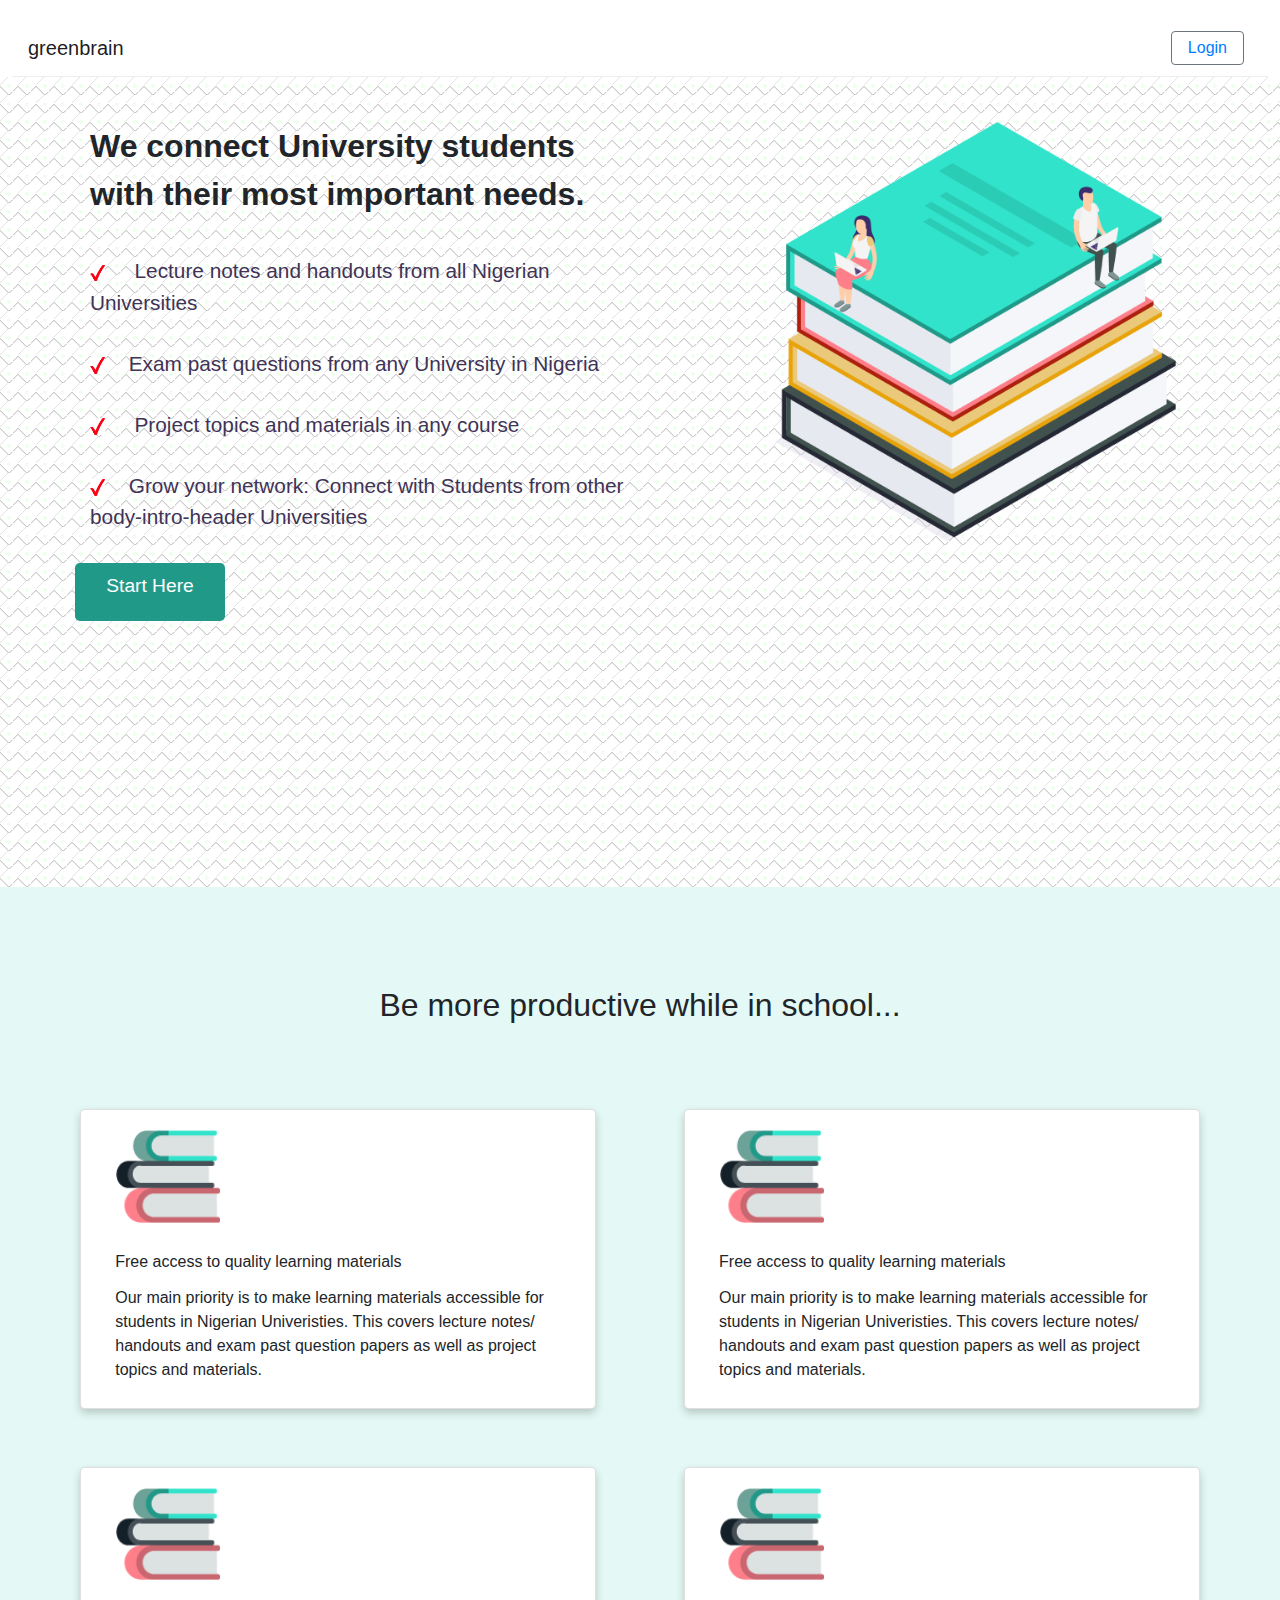
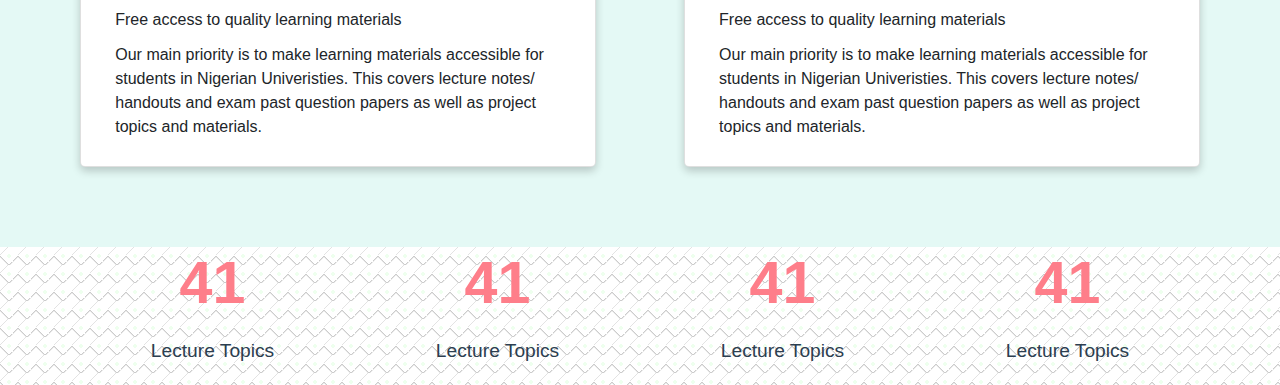
==== index.htm @ 92b0170f "home-pages" ====
<!DOCTYPE html>
<html lang="en">
<head>
<meta charset="UTF-8">
<meta name="viewport" content="width=device-width, initial-scale=1.0">
<meta http-equiv="X-UA-Compatible" content="ie=edge">
<meta name="Description" content="Enter your description here"/>
<link rel="stylesheet" href="https://cdnjs.cloudflare.com/ajax/libs/twitter-bootstrap/4.5.2/css/bootstrap.min.css">
<link rel="stylesheet" href="https://cdnjs.cloudflare.com/ajax/libs/font-awesome/5.15.0/css/all.min.css">
<link rel="stylesheet" href="./css/styles.css">

<title>greenbrain | Lecture Handouts, past question papers, past topics and ...</title>
<link rel="icon" href="./assets/network.png"/>

</head>
<body>


    <header class=" container-header">
    <nav class="navbar nav-container navbar-expand-lg navbar-light">
    <a href="/" aria-current="page" target="_self" class="navbar-brand router-link-exact-active router-link-active">greenbrain </a>
    <div id="nav-collapse" class="navbar-collapse collapse" style="display: none;"></div>
    <a href="#" class="mr-3 border border-secondary rounded px-3 py-1 mr-sm-2 pointer">Login</a>
  </nav>
  </header>
  <section class=" intro-header">
    <div class="row  container-wrap">
      <div class="col-md-6 col-sm-12 ">
        <div class="heading-text" >We connect University students with their most important needs.</div>
        <ul>
        <li> <span><img src="./assets/check.jpg" alt=""></span> <p> Lecture notes and handouts from all Nigerian Universities</p></li>
         <li> <span><img src="./assets/check.jpg" alt=""></span><p>Exam past questions from any University in Nigeria </p></li>
        <li> <span><img src="./assets/check.jpg" alt=""></span><p> Project topics and materials in any course </p></li>
         <li> <span><img src="./assets/check.jpg" alt=""></span><p>Grow your network: Connect with Students from other body-intro-header Universities</p></li>

        </ul>

      </div>
      <div class="col-md-6 d-none d-md-block "> 
        <img class="bounce" src="./assets/hero_image.png" alt="" srcset="">

      </div>
      <a type="button" class="btn btn-start btn-lg">Start Here</a>

    </div>

  </section>

  <section class="body-intro">
    <div class="text-center mt-5 mb-5 body-intro-title">
      <h2 class=" pb-2 " >Be more productive while in school...</h2>
    </div>
    <div class="">
      <div class="row">
        <div class="col-md-6">
          <div class="card" style="width: auto; height:300px;">
                  <div class="card-body">
                    <img src="./assets/books.png" alt="">
              <h6 class="card-subtitle mb-2">Free access to quality learning materials</h6>
              <p class="card-text">Our main priority is to make learning materials accessible for students in Nigerian Univeristies. This covers lecture notes/ handouts and exam past question papers as well as project topics and materials.</p>
              </div>
            </div>
            </div>
            <div class="col-md-6">
             <div class="card" style="width: auto; height:300px;">
                  <div class="card-body">
                    <img src="./assets/books.png" alt="">
              <h6 class="card-subtitle mb-2">Free access to quality learning materials</h6>
              <p class="card-text">Our main priority is to make learning materials accessible for students in Nigerian Univeristies. This covers lecture notes/ handouts and exam past question papers as well as project topics and materials.</p>
              </div>
            </div>
            </div>
      </div>
      <div class="row">
        <div class="col-md-6">
          <div class="card" style="width: auto; height:300px;">
                  <div class="card-body">
                    <img src="./assets/books.png" alt="">
              <h6 class="card-subtitle mb-2">Free access to quality learning materials</h6>
              <p class="card-text">Our main priority is to make learning materials accessible for students in Nigerian Univeristies. This covers lecture notes/ handouts and exam past question papers as well as project topics and materials.</p>
              </div>
            </div>
            </div>
            <div class="col-md-6">
             <div class="card" style="width: auto; height:300px;">
                  <div class="card-body">
                    <img src="./assets/books.png" alt="">
              <h6 class="card-subtitle mb-2">Free access to quality learning materials</h6>
              <p class="card-text">Our main priority is to make learning materials accessible for students in Nigerian Univeristies. This covers lecture notes/ handouts and exam past question papers as well as project topics and materials.</p>
              </div>
            </div>
            </div>
      </div>
      
    </div>
  </section>
  <section class="materials">
    <div class="container">
      <div class="row">
        <div class="col-md-3 col-12 text-center material">
          <a class="" href="#">
          <h1 class="lecture-topics">41</h1>
          <p>Lecture Topics</p>
          </a>
        </div>
        <div class="col-md-3 col-12 text-center material">
          <a class="" href="#">
          <h1 class="lecture-topics">41</h1>
          <p>Lecture Topics</p>
          </a>
        </div>
        <div class="col-md-3 col-12 text-center material">
          <a class="" href="#">
          <h1 class="lecture-topics">41</h1>
          <p>Lecture Topics</p>
          </a>
        </div>
        <div class="col-md-3 col-12 text-center material">
          <a class="" href="#">
          <h1 class="lecture-topics">41</h1>
          <p>Lecture Topics</p>
          </a>
        </div>
        
    </div>
  </section>
  

<script src="https://cdnjs.cloudflare.com/ajax/libs/jquery/3.5.1/jquery.min.js"></script>
<script src="https://cdnjs.cloudflare.com/ajax/libs/popper.js/1.16.1/umd/popper.min.js"></script>
<script src="https://cdnjs.cloudflare.com/ajax/libs/twitter-bootstrap/4.5.2/js/bootstrap.min.js"></script>
</body>
</html>
---- css/styles.css ----
.intro-header {
  position: relative;
  width: 100%;
  min-height: 100%;
  box-sizing: border-box;
  margin: 0;
  padding:45px 90px 45px 90px;
  justify-content: center;
  background-image: linear-gradient(45deg,transparent 20%, #ccc 25%,transparent 0),linear-gradient(-45deg,transparent 20%,#ccc 25%,transparent 0),linear-gradient(-45deg,transparent 75%,#ccc 80%,transparent 0),radial-gradient(#efe 2px,transparent 0);
  background-size: 18px 18px,18px 18px;
  height: 90vh;
  align-items: center;
}
.container-header{
  padding-left: 12px;
  padding-right: 12px;
  padding-top: 20px;
  padding-bottom:0px
}
.nav-container{
      border-bottom: 1px solid rgb(238, 238, 238);
    
}
ul{
  list-style-type: none;
  margin: 0;
  padding: 0;
}
ul li {
  margin-bottom: 30px;
  color: #3f3356;
  font-size: 1.3rem;
}
ul li p{
display: inline;

}
ul span img {
  width: 15px;
  margin-right: 5px;
}
.heading-text {
  font-style: normal;
  font-weight: 600;
  line-height: 150%;
  margin-bottom: 7%;
  font-size: 2rem;
}
.bounce{
animation: bounce 12s infinite;
width: 75%;
margin-left: 120px;
}
@keyframes bounce {
0%{
    transform: translateY(0px)
}
50%{
    
    transform: translateY(70px);}
  100%{
      transform: translateY(-5px);}
}
 @media screen (max-width:820px){
   .side-2 {
     display: none;
   }

 }

.btn-start{
  background-color: rgb(33,153,136);
  width: 150px;
  height: 58px;
  color:white;
  font-size: 1.2rem;
}
.btn:hover {
  background-color: rgb(33,153,136);
  color: white;
  text-decoration: underline;
}


.body-intro{
  background-color: rgb(228,249,245);
  padding: 4%;
  position: relative;
}

.card{
      box-shadow: rgba(0, 0, 0, 0.2) 0px 4px 8px 0px;
      border-radius: 5px;
      margin: 5%;

}

.card-body img{
  width: 22%;
  margin-left:15px ;
  margin-bottom: 15px;
}
.card-body h6, p {
  margin: 0.9em;
}

.materials{
  background-image: linear-gradient(45deg,transparent 20%, #ccc 25%,transparent 0),linear-gradient(-45deg,transparent 20%,#ccc 25%,transparent 0),linear-gradient(-45deg,transparent 75%,#ccc 80%,transparent 0),radial-gradient(#efe 2px,transparent 0);
  background-size: 18px 18px,18px 18px;
}
.material a{
  background-color: transparent;
  text-decoration: none;
  color: rgb(44, 62, 80);
  
}
.lecture-topics {
  color: rgb(254, 126, 138);
  font-size: 3.7rem;
    font-weight: 600;
}
.material p{
    display: block;
    margin-block-start: 1em;
    margin-block-end: 1em;
    margin-inline-start: 0px;
    margin-inline-end: 0px;
    font-size: 1.2rem;
    font-weight: 500;

}
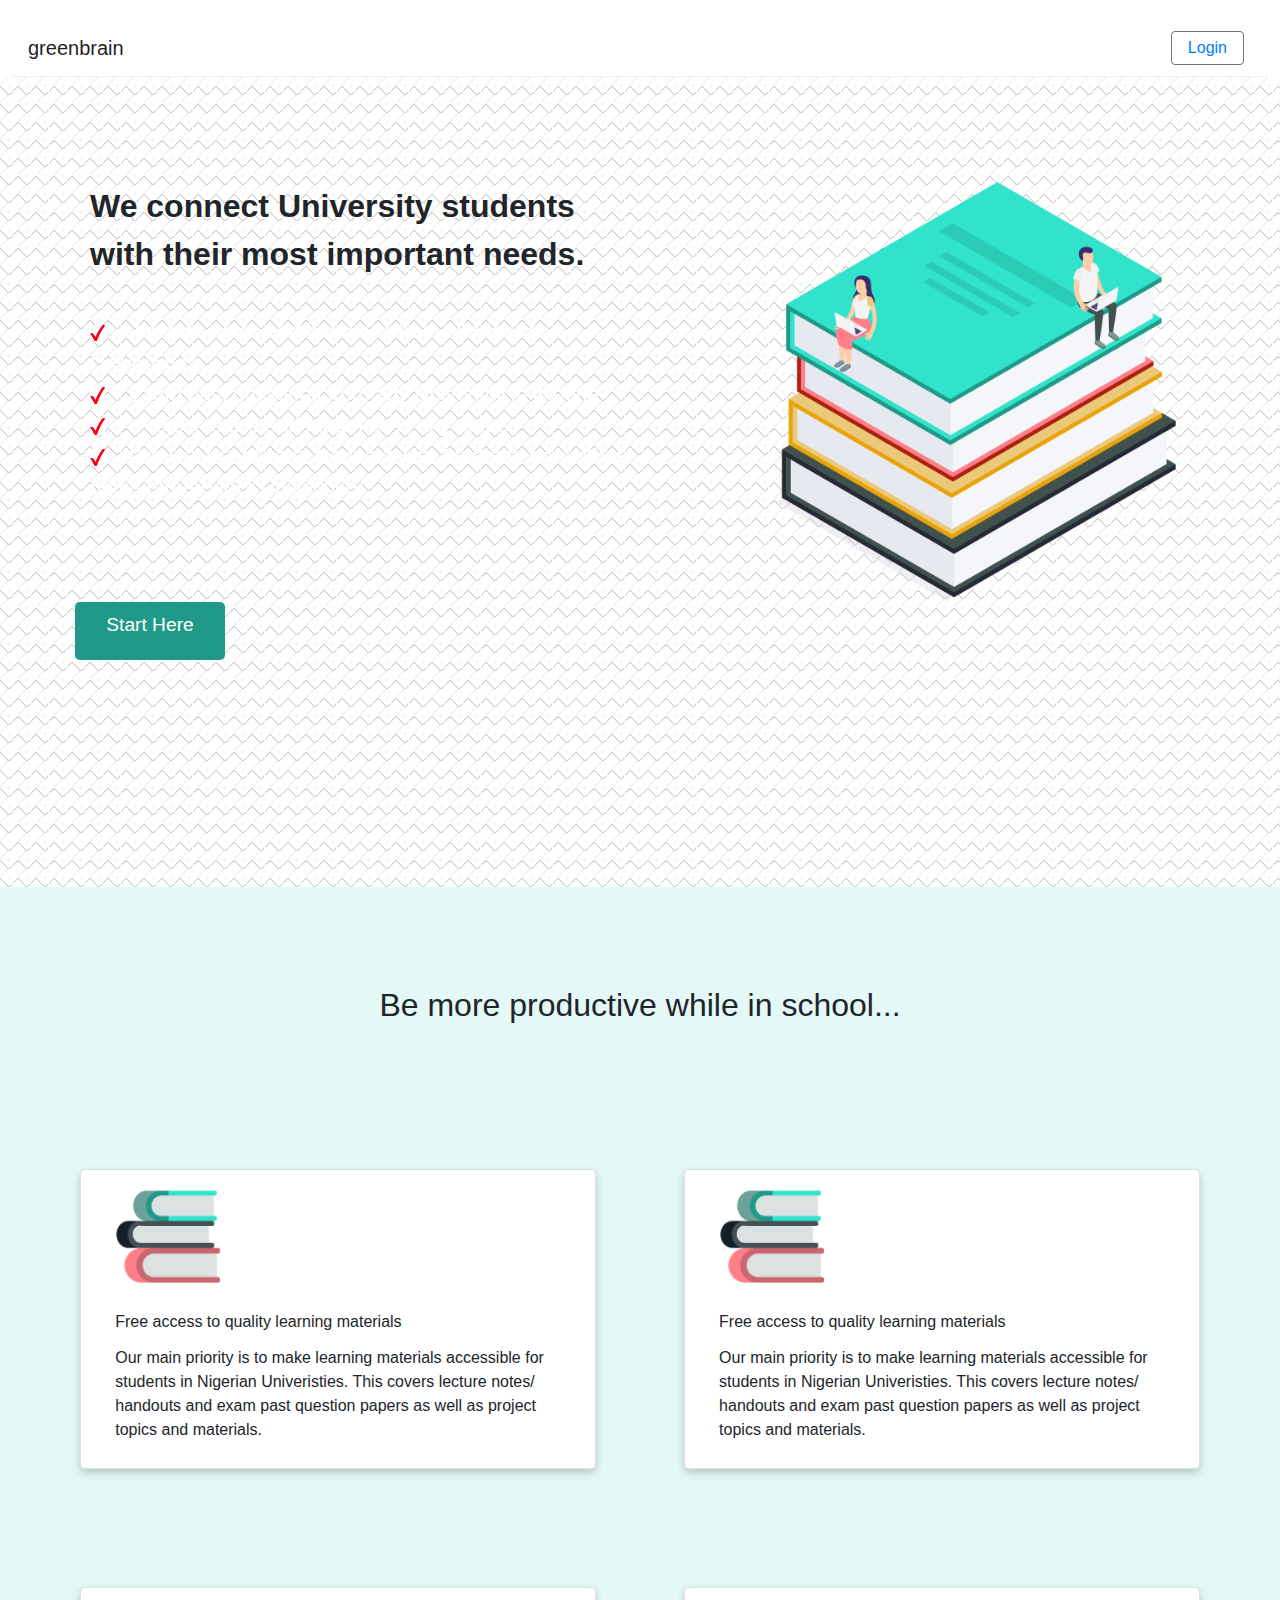
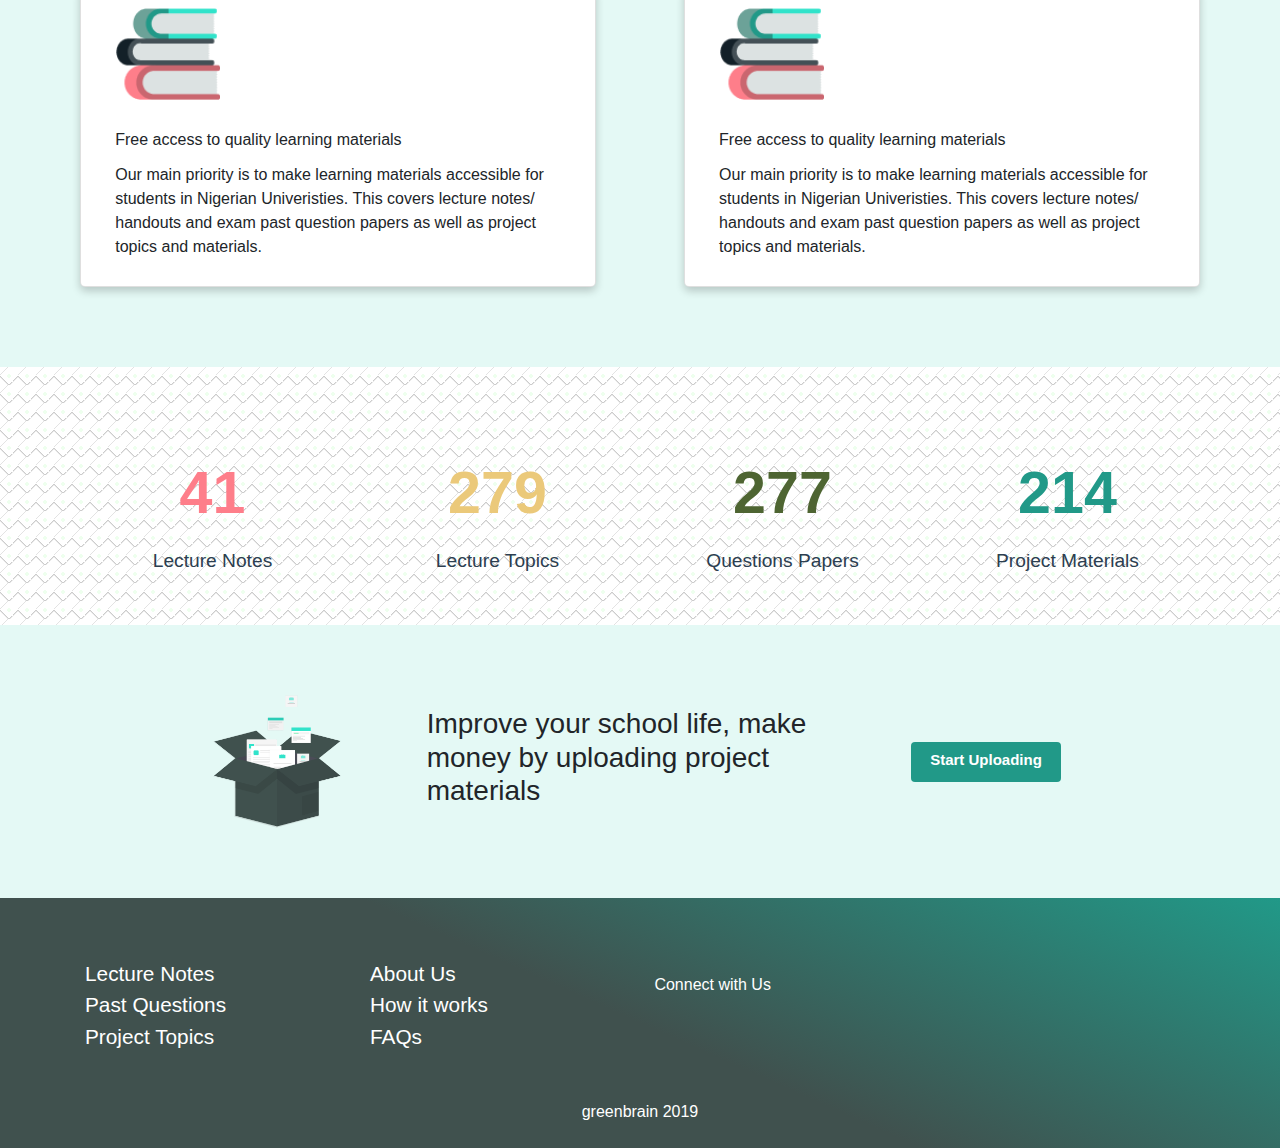
==== commit 2eeb948e: "complete hompe-p" ====
--- a/index.htm
+++ b/index.htm
@@ -99,32 +99,89 @@
       <div class="row">
         <div class="col-md-3 col-12 text-center material">
           <a class="" href="#">
-          <h1 class="lecture-topics">41</h1>
+          <h1 class="lecture-notes">41</h1>
+          <p>Lecture Notes</p>
+          </a>
+        </div>
+        <div class="col-md-3 col-12 text-center material">
+          <a class="" href="#">
+          <h1 class="lecture-topics">279</h1>
           <p>Lecture Topics</p>
           </a>
         </div>
         <div class="col-md-3 col-12 text-center material">
           <a class="" href="#">
-          <h1 class="lecture-topics">41</h1>
-          <p>Lecture Topics</p>
+          <h1 class="question-papers">277</h1>
+          <p>Questions Papers</p>
           </a>
         </div>
         <div class="col-md-3 col-12 text-center material">
           <a class="" href="#">
-          <h1 class="lecture-topics">41</h1>
-          <p>Lecture Topics</p>
-          </a>
-        </div>
-        <div class="col-md-3 col-12 text-center material">
-          <a class="" href="#">
-          <h1 class="lecture-topics">41</h1>
-          <p>Lecture Topics</p>
+          <h1 class="project-materials">214</h1>
+          <p>Project Materials </p>
           </a>
         </div>
         
     </div>
   </section>
-  
+  <section class="upload-section">
+    <div class="container-upload >
+      <div class="row"> 
+          <div class="upload-img ">
+          <img class="" src="./assets/collection_box.png" alt="">
+        </div>
+        <div class="upload-text ">
+          <h3 class="upload-text1">Improve your school life, make money by uploading project materials</h3>
+        </div>
+        <div class="upload-btn ">
+          <btn type="button" class="btn btn-start upload-btn">Start Uploading</btn>
+        </div>
+         </div>
+      </div>
+    </div>
+  </section>
+  <footer>
+    <section class="container" >
+      <div class="row">
+         <div class="course-materials col-md-3">
+        <ul>
+          <li class="list-items">
+            Lecture Notes
+          </li>
+           <li class="list-items">
+            Past Questions
+          </li>
+           <li class="list-items">
+             Project Topics
+          </li>
+        </ul>
+      </div>
+      <div class="more-details col-lg-3">
+        <ul>
+          <li class="list-items2">
+            About Us
+          </li>
+          <li class="list-items2">
+            How it works
+          </li>
+          <li class="list-items2">
+            FAQs
+          </li>
+        </ul>
+      </div>
+      <div class="connect-us col-lg-">
+        <p>Connect with Us</p>
+
+      </div>
+      </div>
+     
+    </section>
+    <section class="owners">
+      <p class="text-center mt-5">
+        greenbrain 2019
+      </p>
+    </section>
+  </footer>
 
 <script src="https://cdnjs.cloudflare.com/ajax/libs/jquery/3.5.1/jquery.min.js"></script>
 <script src="https://cdnjs.cloudflare.com/ajax/libs/popper.js/1.16.1/umd/popper.min.js"></script>
--- a/css/styles.css
+++ b/css/styles.css
@@ -107,6 +107,7 @@
 .materials{
   background-image: linear-gradient(45deg,transparent 20%, #ccc 25%,transparent 0),linear-gradient(-45deg,transparent 20%,#ccc 25%,transparent 0),linear-gradient(-45deg,transparent 75%,#ccc 80%,transparent 0),radial-gradient(#efe 2px,transparent 0);
   background-size: 18px 18px,18px 18px;
+  padding: 30px;
 }
 .material a{
   background-color: transparent;
@@ -114,10 +115,25 @@
   color: rgb(44, 62, 80);
   
 }
+.lecture-notes {
+  color: rgb(254, 126, 138);
+  font-size: 3.7rem;
+    font-weight: 600;
+}
 .lecture-topics {
-  color: rgb(254, 126, 138);
+  color:#ebc97a;
   font-size: 3.7rem;
     font-weight: 600;
+}
+.question-papers {
+   color: #4e6532;
+  font-size: 3.7rem;
+  font-weight: 600;
+}
+.project-materials {
+  color: #219988;
+  font-size: 3.7rem;
+  font-weight: 600;
 }
 .material p{
     display: block;
@@ -129,4 +145,69 @@
     font-weight: 500;
 
 }
-
+.upload-section{
+  background-color: rgb(228,249,245);
+}
+.container-upload{
+  display: grid;
+  grid-template-columns: 1fr 1fr 1fr;
+  align-items: center;
+  padding-top: 70px;
+  padding-bottom: 70px;
+}
+.upload-img img{
+  font-size: 70px;
+  margin-left: 50%;
+  width: 30%;
+}
+.upload-text{
+  font-size: 25px;
+}
+.upload-btn{
+  width: 150px;
+  height: 40px;
+  font-size: 15px;
+  font-weight: bold;
+  margin-left:10% ;
+  
+}
+@media screen and (max-width:820px){
+ .container-upload{
+   display: block;
+  
+ }
+
+ .upload-img img{
+    margin-left: 35%;
+ }
+
+ .upload-text1{
+   font-size:20px;
+   
+   margin-left:10%;
+   padding-top:10%;
+ }
+ .upload-btn{
+   align-items: center;
+   margin-left: 30%;
+   margin-top: 20px;
+ }
+}
+footer{
+  position: relative;
+    width: 100%;
+    height: 250px;
+    color: #fff;
+    background: linear-gradient(24deg,#40514e,#40514e 50%,#219988);
+}
+.row{
+  padding-top: 60px;
+}
+ul li {
+  padding: 0;
+  margin: 0;
+  align-items: center;
+  justify-content: center;
+   color: white;
+}
+
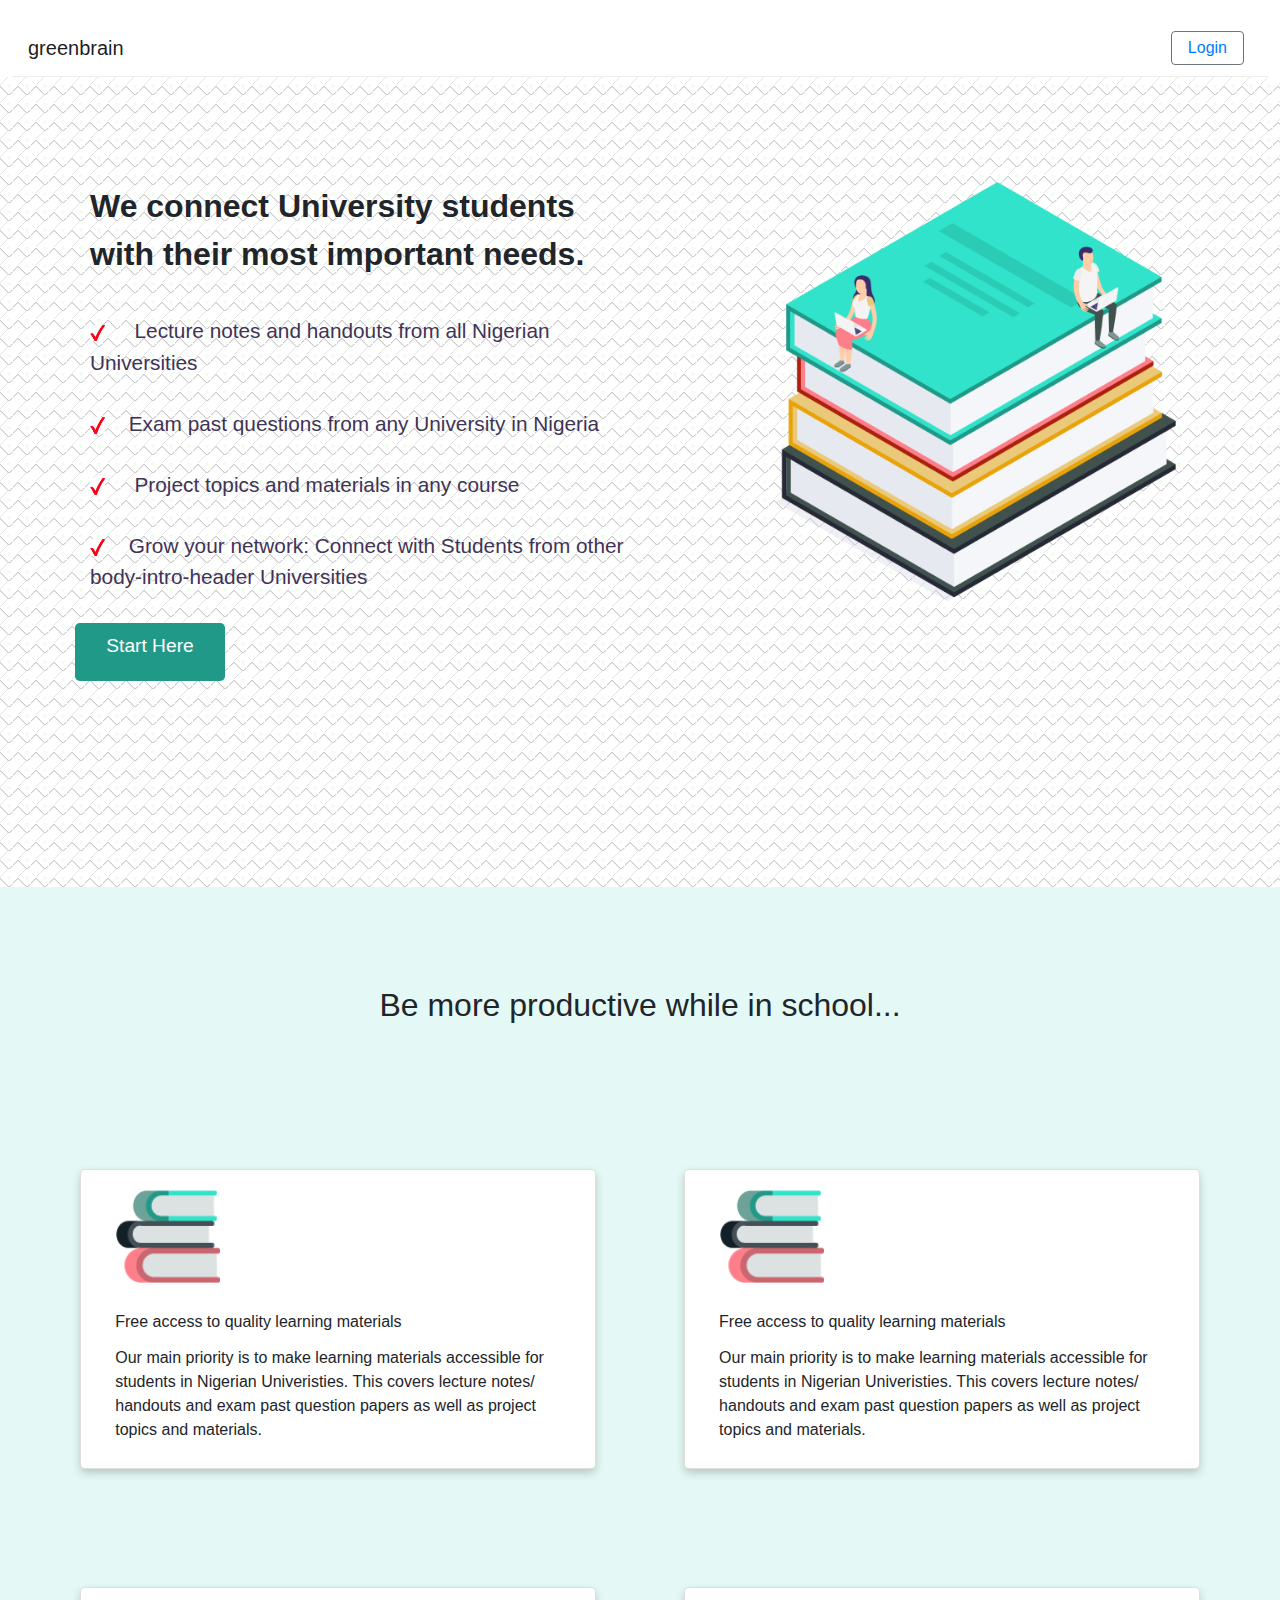
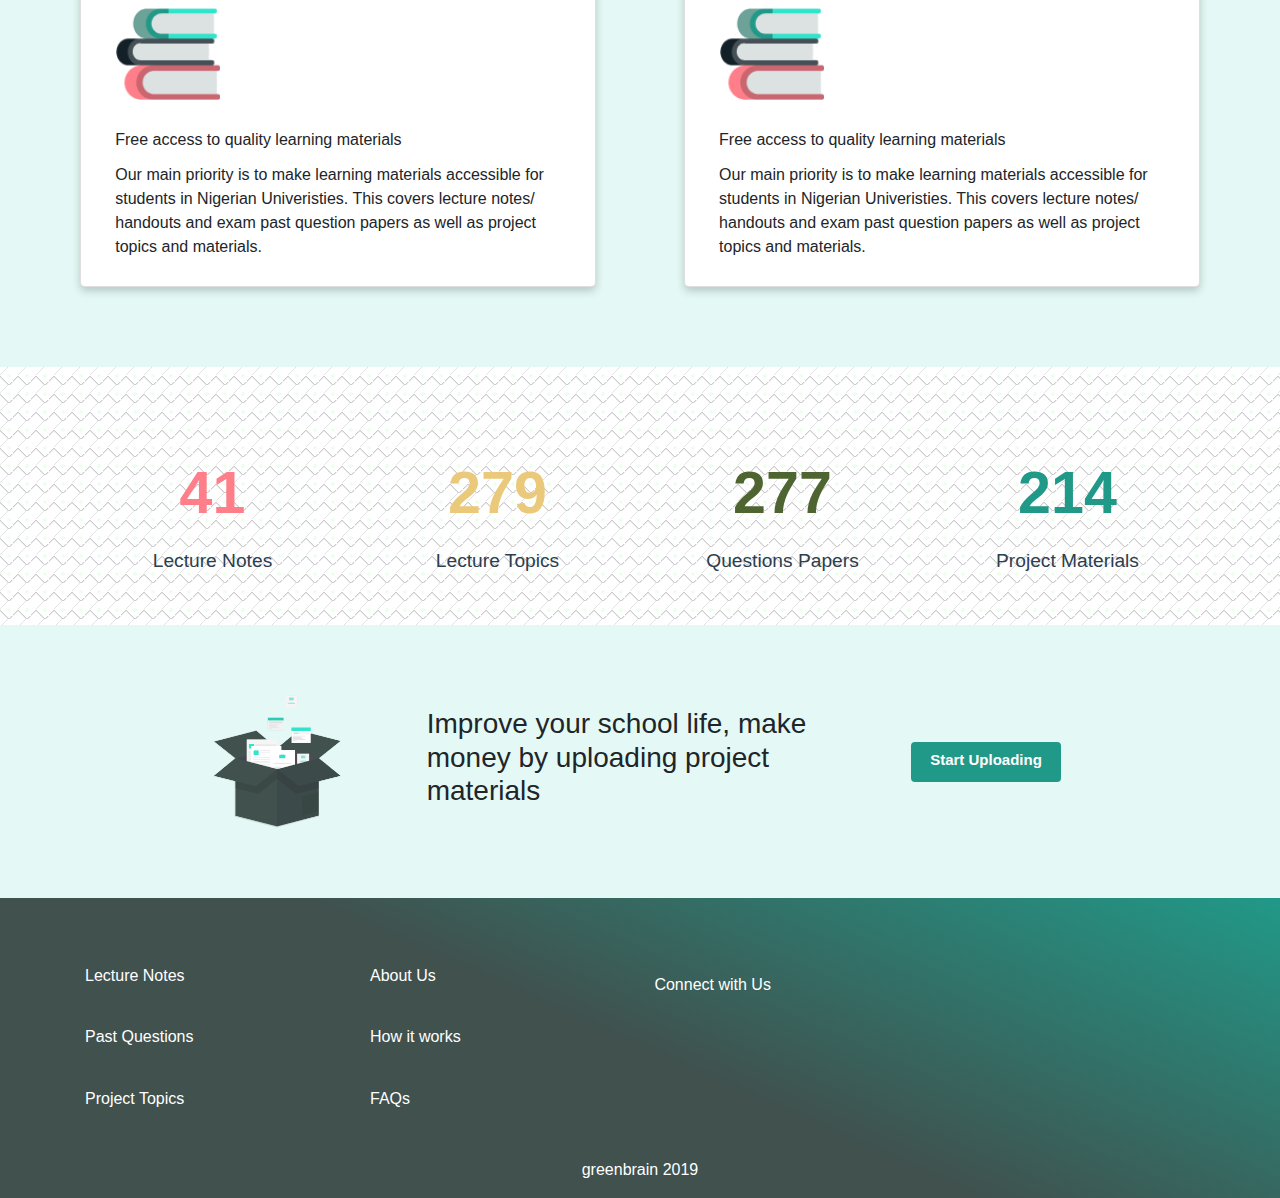
==== commit 83d9e46d: "login page" ====
--- a/index.htm
+++ b/index.htm
@@ -20,7 +20,7 @@
     <nav class="navbar nav-container navbar-expand-lg navbar-light">
     <a href="/" aria-current="page" target="_self" class="navbar-brand router-link-exact-active router-link-active">greenbrain </a>
     <div id="nav-collapse" class="navbar-collapse collapse" style="display: none;"></div>
-    <a href="#" class="mr-3 border border-secondary rounded px-3 py-1 mr-sm-2 pointer">Login</a>
+    <a href="./signin.html" class="mr-3 border border-secondary rounded px-3 py-1 mr-sm-2 pointer">Login</a>
   </nav>
   </header>
   <section class=" intro-header">
@@ -146,26 +146,36 @@
          <div class="course-materials col-md-3">
         <ul>
           <li class="list-items">
+            <a href="#">
             Lecture Notes
+            </a>
           </li>
            <li class="list-items">
+             <a href="#">
             Past Questions
+             </a>
           </li>
            <li class="list-items">
+             <a href="#">
              Project Topics
+             </a>
           </li>
         </ul>
       </div>
       <div class="more-details col-lg-3">
         <ul>
+          <li class="list-items2">            
+            <a href="#">About Us </a>
+          </li>
           <li class="list-items2">
-            About Us
+            <a href="#">
+            How it works
+            </a>
           </li>
           <li class="list-items2">
-            How it works
-          </li>
-          <li class="list-items2">
+            <a href="#">
             FAQs
+            </a>
           </li>
         </ul>
       </div>
@@ -177,7 +187,7 @@
      
     </section>
     <section class="owners">
-      <p class="text-center mt-5">
+      <p class="text-center mt-3">
         greenbrain 2019
       </p>
     </section>
--- a/css/styles.css
+++ b/css/styles.css
@@ -196,18 +196,45 @@
 footer{
   position: relative;
     width: 100%;
-    height: 250px;
+    height: 300px;
     color: #fff;
     background: linear-gradient(24deg,#40514e,#40514e 50%,#219988);
+    
 }
 .row{
   padding-top: 60px;
 }
-ul li {
+ul li a {
   padding: 0;
   margin: 0;
   align-items: center;
   justify-content: center;
-   color: white;
-}
-
+  color: white;
+  text-decoration: none;
+  font-size: 1rem;
+}
+ul li a:hover{
+  color: white;
+  text-decoration: none;
+}
+.bg-signin{
+  background-color:  rgb(136,237,207);
+}
+.card{
+  height: 90vh;
+}
+.btn-start2{
+  width: 100%;
+  background-color: rgb(33,153,136);
+}
+.signup-link{
+  position: relative;
+    bottom: 0;
+    
+    padding: 1rem 0 2.5rem;
+    background: #e1e5e9;
+    width: 100%;
+    border-top: 1px solid #ccc;
+    border-bottom: 1px solid #ccc;
+}
+
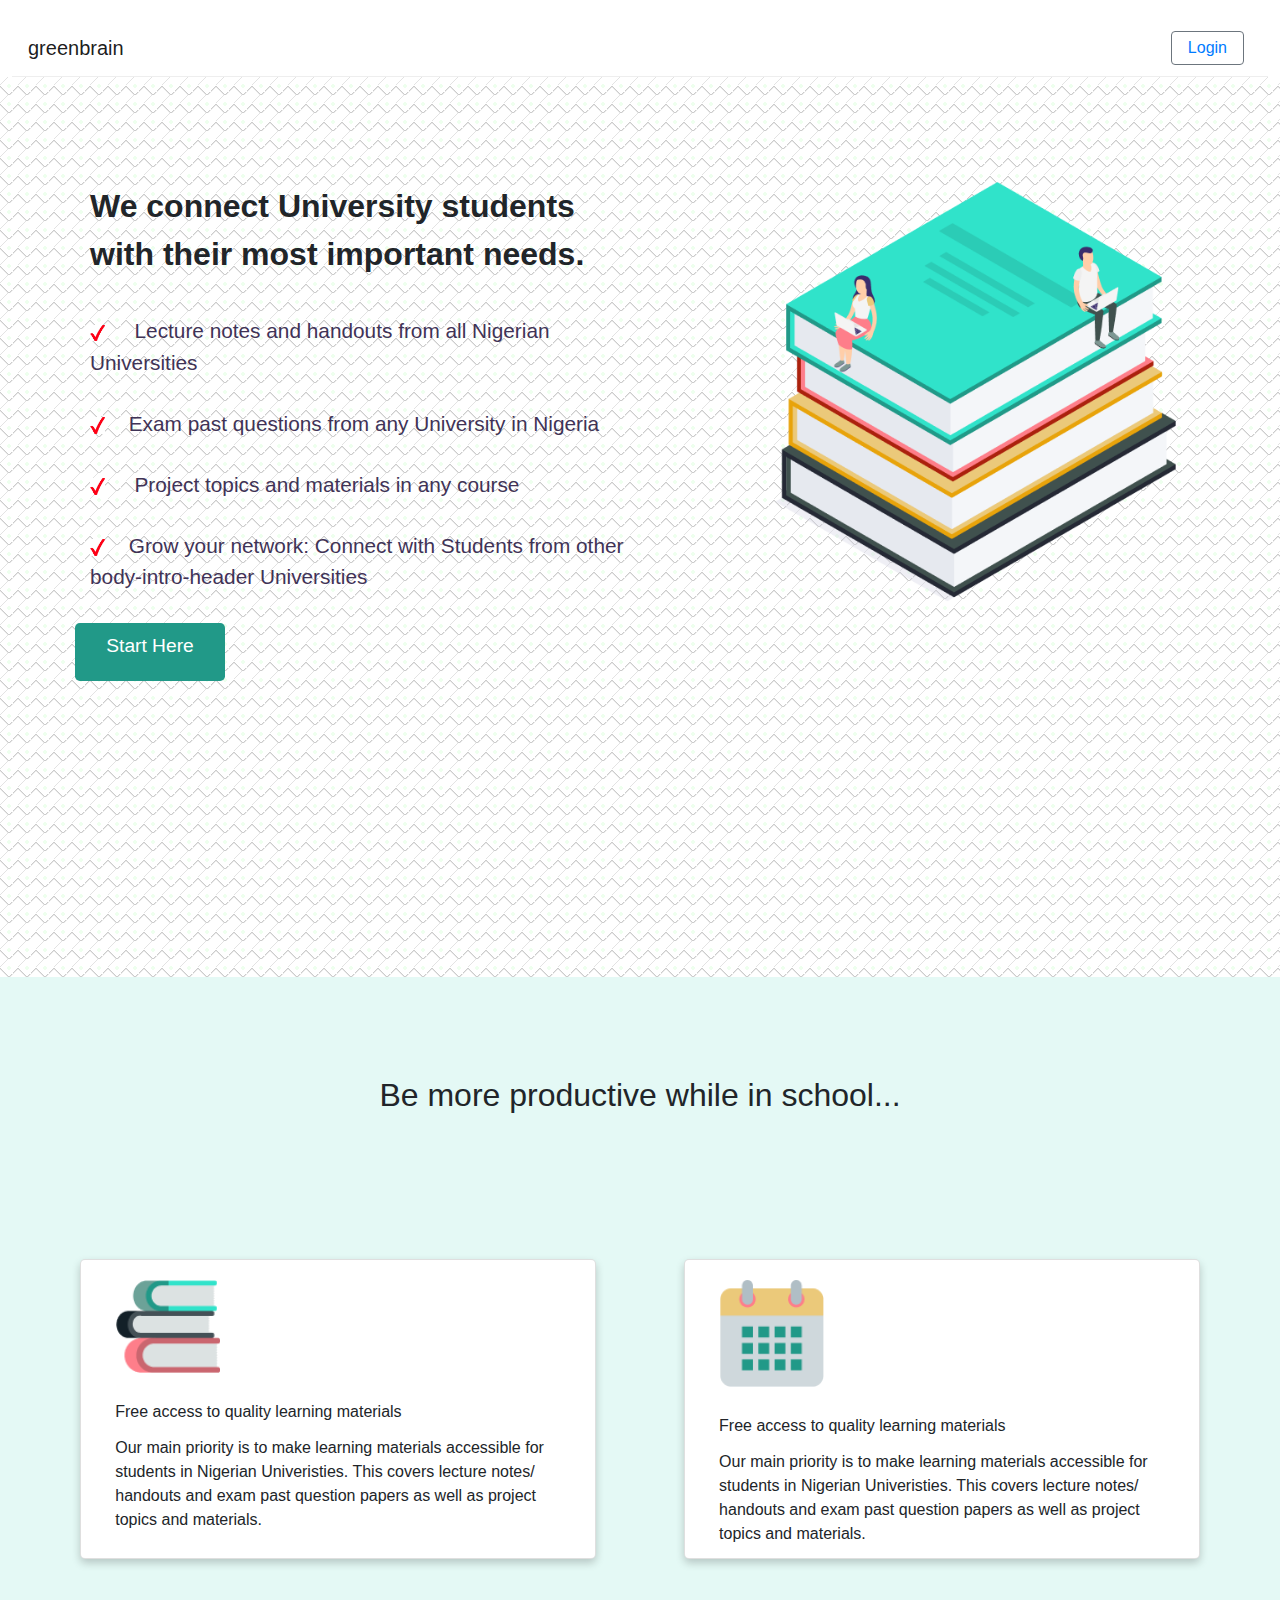
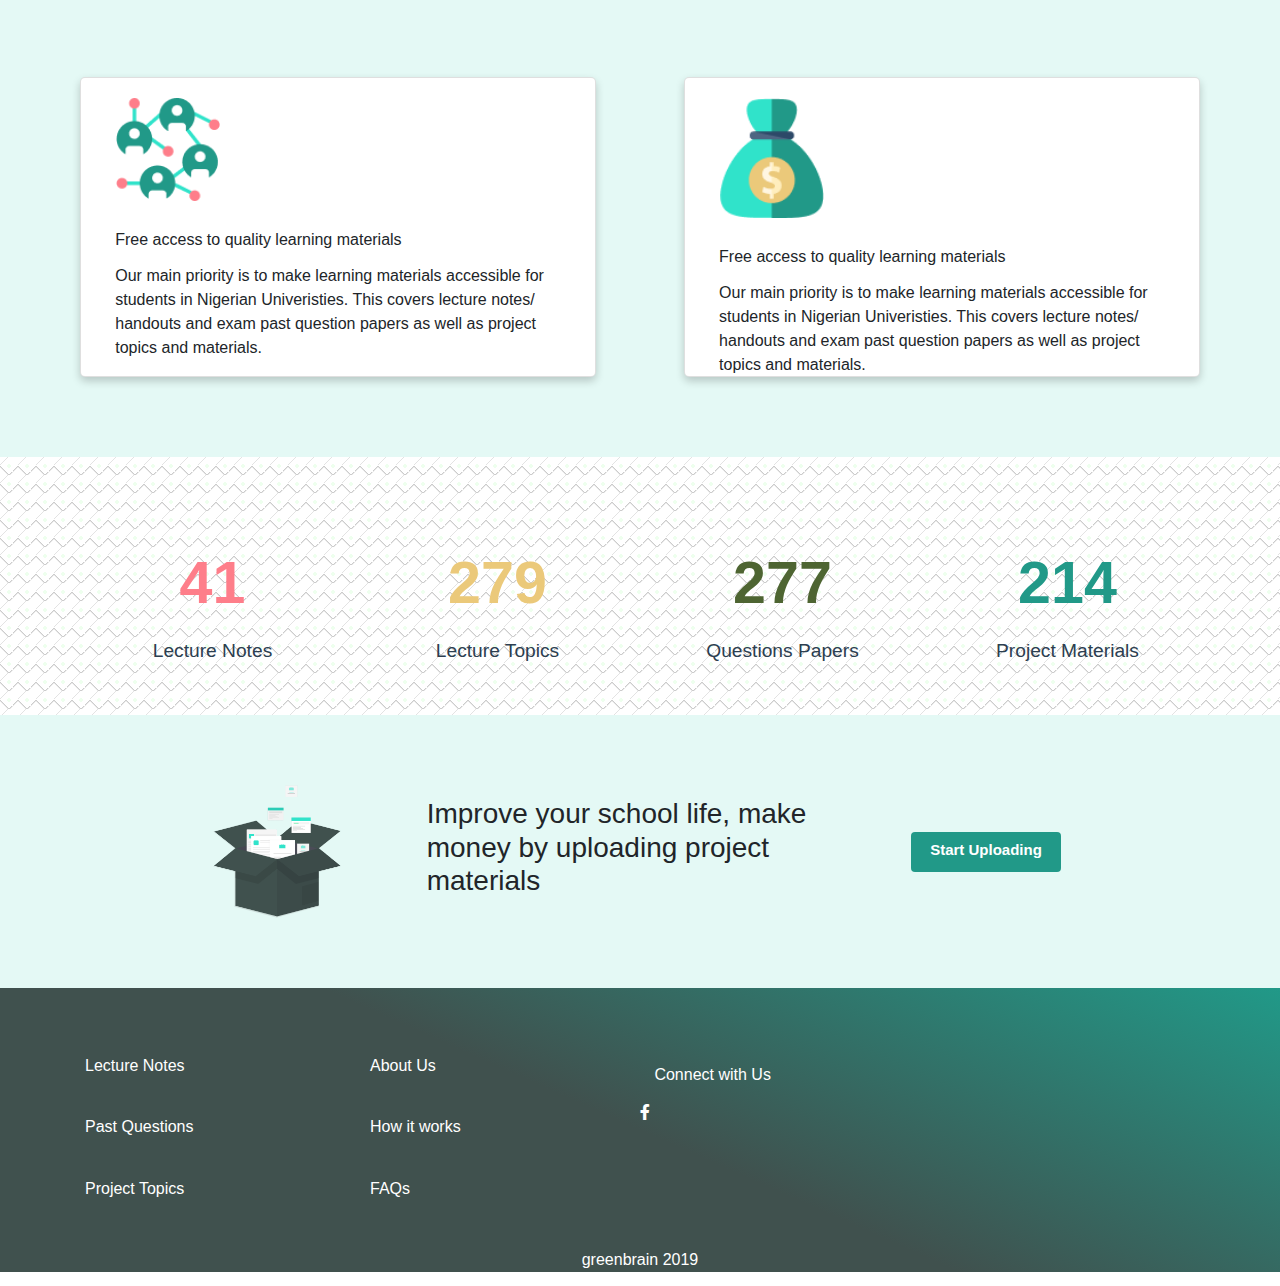
==== commit 5648c049: "sign-up pages" ====
--- a/index.htm
+++ b/index.htm
@@ -7,6 +7,7 @@
 <meta name="Description" content="Enter your description here"/>
 <link rel="stylesheet" href="https://cdnjs.cloudflare.com/ajax/libs/twitter-bootstrap/4.5.2/css/bootstrap.min.css">
 <link rel="stylesheet" href="https://cdnjs.cloudflare.com/ajax/libs/font-awesome/5.15.0/css/all.min.css">
+<link rel="stylesheet" href="./fontawesome/css/all.min.css">
 <link rel="stylesheet" href="./css/styles.css">
 
 <title>greenbrain | Lecture Handouts, past question papers, past topics and ...</title>
@@ -18,7 +19,7 @@
 
     <header class=" container-header">
     <nav class="navbar nav-container navbar-expand-lg navbar-light">
-    <a href="/" aria-current="page" target="_self" class="navbar-brand router-link-exact-active router-link-active">greenbrain </a>
+    <a href="./index.htm" aria-current="page" target="_self" class="navbar-brand router-link-exact-active router-link-active">greenbrain </a>
     <div id="nav-collapse" class="navbar-collapse collapse" style="display: none;"></div>
     <a href="./signin.html" class="mr-3 border border-secondary rounded px-3 py-1 mr-sm-2 pointer">Login</a>
   </nav>
@@ -40,7 +41,9 @@
         <img class="bounce" src="./assets/hero_image.png" alt="" srcset="">
 
       </div>
-      <a type="button" class="btn btn-start btn-lg">Start Here</a>
+      <div class="mb-5 pb-5">
+      <a type="button" href="./signup.html" class="btn btn-start btn-lg mb-5 pb-4">Start Here</a>
+      </div>
 
     </div>
 
@@ -64,7 +67,7 @@
             <div class="col-md-6">
              <div class="card" style="width: auto; height:300px;">
                   <div class="card-body">
-                    <img src="./assets/books.png" alt="">
+                    <img src="./assets/calendar.png" alt="">
               <h6 class="card-subtitle mb-2">Free access to quality learning materials</h6>
               <p class="card-text">Our main priority is to make learning materials accessible for students in Nigerian Univeristies. This covers lecture notes/ handouts and exam past question papers as well as project topics and materials.</p>
               </div>
@@ -75,7 +78,7 @@
         <div class="col-md-6">
           <div class="card" style="width: auto; height:300px;">
                   <div class="card-body">
-                    <img src="./assets/books.png" alt="">
+                    <img src="./assets/network.png" alt="">
               <h6 class="card-subtitle mb-2">Free access to quality learning materials</h6>
               <p class="card-text">Our main priority is to make learning materials accessible for students in Nigerian Univeristies. This covers lecture notes/ handouts and exam past question papers as well as project topics and materials.</p>
               </div>
@@ -84,7 +87,7 @@
             <div class="col-md-6">
              <div class="card" style="width: auto; height:300px;">
                   <div class="card-body">
-                    <img src="./assets/books.png" alt="">
+                    <img src="./assets/money-bag.png" alt="">
               <h6 class="card-subtitle mb-2">Free access to quality learning materials</h6>
               <p class="card-text">Our main priority is to make learning materials accessible for students in Nigerian Univeristies. This covers lecture notes/ handouts and exam past question papers as well as project topics and materials.</p>
               </div>
@@ -134,7 +137,7 @@
           <h3 class="upload-text1">Improve your school life, make money by uploading project materials</h3>
         </div>
         <div class="upload-btn ">
-          <btn type="button" class="btn btn-start upload-btn">Start Uploading</btn>
+          <btn type="button"  href="./signin.html" class="btn btn-start upload-btn">Start Uploading</btn>
         </div>
          </div>
       </div>
@@ -146,17 +149,17 @@
          <div class="course-materials col-md-3">
         <ul>
           <li class="list-items">
-            <a href="#">
+            <a href="./lecturenote.html">
             Lecture Notes
             </a>
           </li>
            <li class="list-items">
-             <a href="#">
+             <a href="./lecturenote.html">
             Past Questions
              </a>
           </li>
            <li class="list-items">
-             <a href="#">
+             <a href="./lecturenote.html">
              Project Topics
              </a>
           </li>
@@ -165,10 +168,10 @@
       <div class="more-details col-lg-3">
         <ul>
           <li class="list-items2">            
-            <a href="#">About Us </a>
+            <a href="./aboutus.html">About Us </a>
           </li>
           <li class="list-items2">
-            <a href="#">
+            <a href="./how-it-works.html">
             How it works
             </a>
           </li>
@@ -181,6 +184,7 @@
       </div>
       <div class="connect-us col-lg-">
         <p>Connect with Us</p>
+        <i class="fab fa-facebook-f"></i>
 
       </div>
       </div>
--- a/css/styles.css
+++ b/css/styles.css
@@ -8,7 +8,7 @@
   justify-content: center;
   background-image: linear-gradient(45deg,transparent 20%, #ccc 25%,transparent 0),linear-gradient(-45deg,transparent 20%,#ccc 25%,transparent 0),linear-gradient(-45deg,transparent 75%,#ccc 80%,transparent 0),radial-gradient(#efe 2px,transparent 0);
   background-size: 18px 18px,18px 18px;
-  height: 90vh;
+  height: 100vh;
   align-items: center;
 }
 .container-header{
@@ -196,7 +196,7 @@
 footer{
   position: relative;
     width: 100%;
-    height: 300px;
+    height: 100%;
     color: #fff;
     background: linear-gradient(24deg,#40514e,#40514e 50%,#219988);
     
@@ -220,21 +220,106 @@
 .bg-signin{
   background-color:  rgb(136,237,207);
 }
+
 .card{
-  height: 90vh;
+  height: 100%;
 }
 .btn-start2{
   width: 100%;
-  background-color: rgb(33,153,136);
+  background-color:  rgb(136,237,207);
+  border: none;
+}
+.btn-start2:hover{
+  background-color:  rgb(136,237,207);
 }
 .signup-link{
   position: relative;
     bottom: 0;
-    
     padding: 1rem 0 2.5rem;
     background: #e1e5e9;
     width: 100%;
     border-top: 1px solid #ccc;
     border-bottom: 1px solid #ccc;
 }
-
+.forget-password a{
+  text-decoration: none;
+  color: black;
+  font-size: 18px;
+}
+.sign-up{
+  color: black;
+}
+.signup-link a{
+  text-decoration: none;
+}
+
+.bg-body{
+  background-color:  rgb(228,248,245)
+  
+
+}
+.about-container{
+  width: 70%;
+  height: ;
+  background-color:  rgb(228,248,245);
+    padding: 2% 5%;
+    border-radius: 1rem;
+    margin: 0 0 0 15%;
+}
+.content-body{
+  width : 75%;
+  text-align: left;
+  line-height: 1.5;
+  border-radius: 3px;
+  padding: 2% 4% 5% 5%;
+  font-size: 20px;
+}
+.content-body h3{
+  margin-left: 12px;
+}
+.notes-body{
+  background-color: rgb(230,249,253);
+}
+.bg-colorB {
+  background-color: rgb(56,131,38);
+}
+.bg-colorC {
+  background-color: rgb(153,87,32)
+}
+.bg-colorD {
+  background-color: rgb(80,54,102)
+}
+.bg-colorE {
+  background-color: rgb(54,152,67)
+}
+.bg-colorF {
+  background-color: rgb(22,25,119)
+}
+.bg-colorG {
+  background-color: rgb(65,146,131)
+}
+.bg-colorH {
+  background-color: rgb(53,81,113)
+}
+.bg-colorI {
+  background-color: rgb(41,1,105)
+}
+.bg-colorK {
+  background-color:rgb(71,86,24)
+}
+.bg-colorM {
+  background-color: rgb(40,3,97)
+}
+
+.lext-body  p{
+  font-weight: lighter;
+  font-size: 16px;
+}
+
+.lecture-note ul{
+  padding: 0 5%;
+}
+.tab-header1{
+  width: 70%;
+  margin-left: 50px;
+}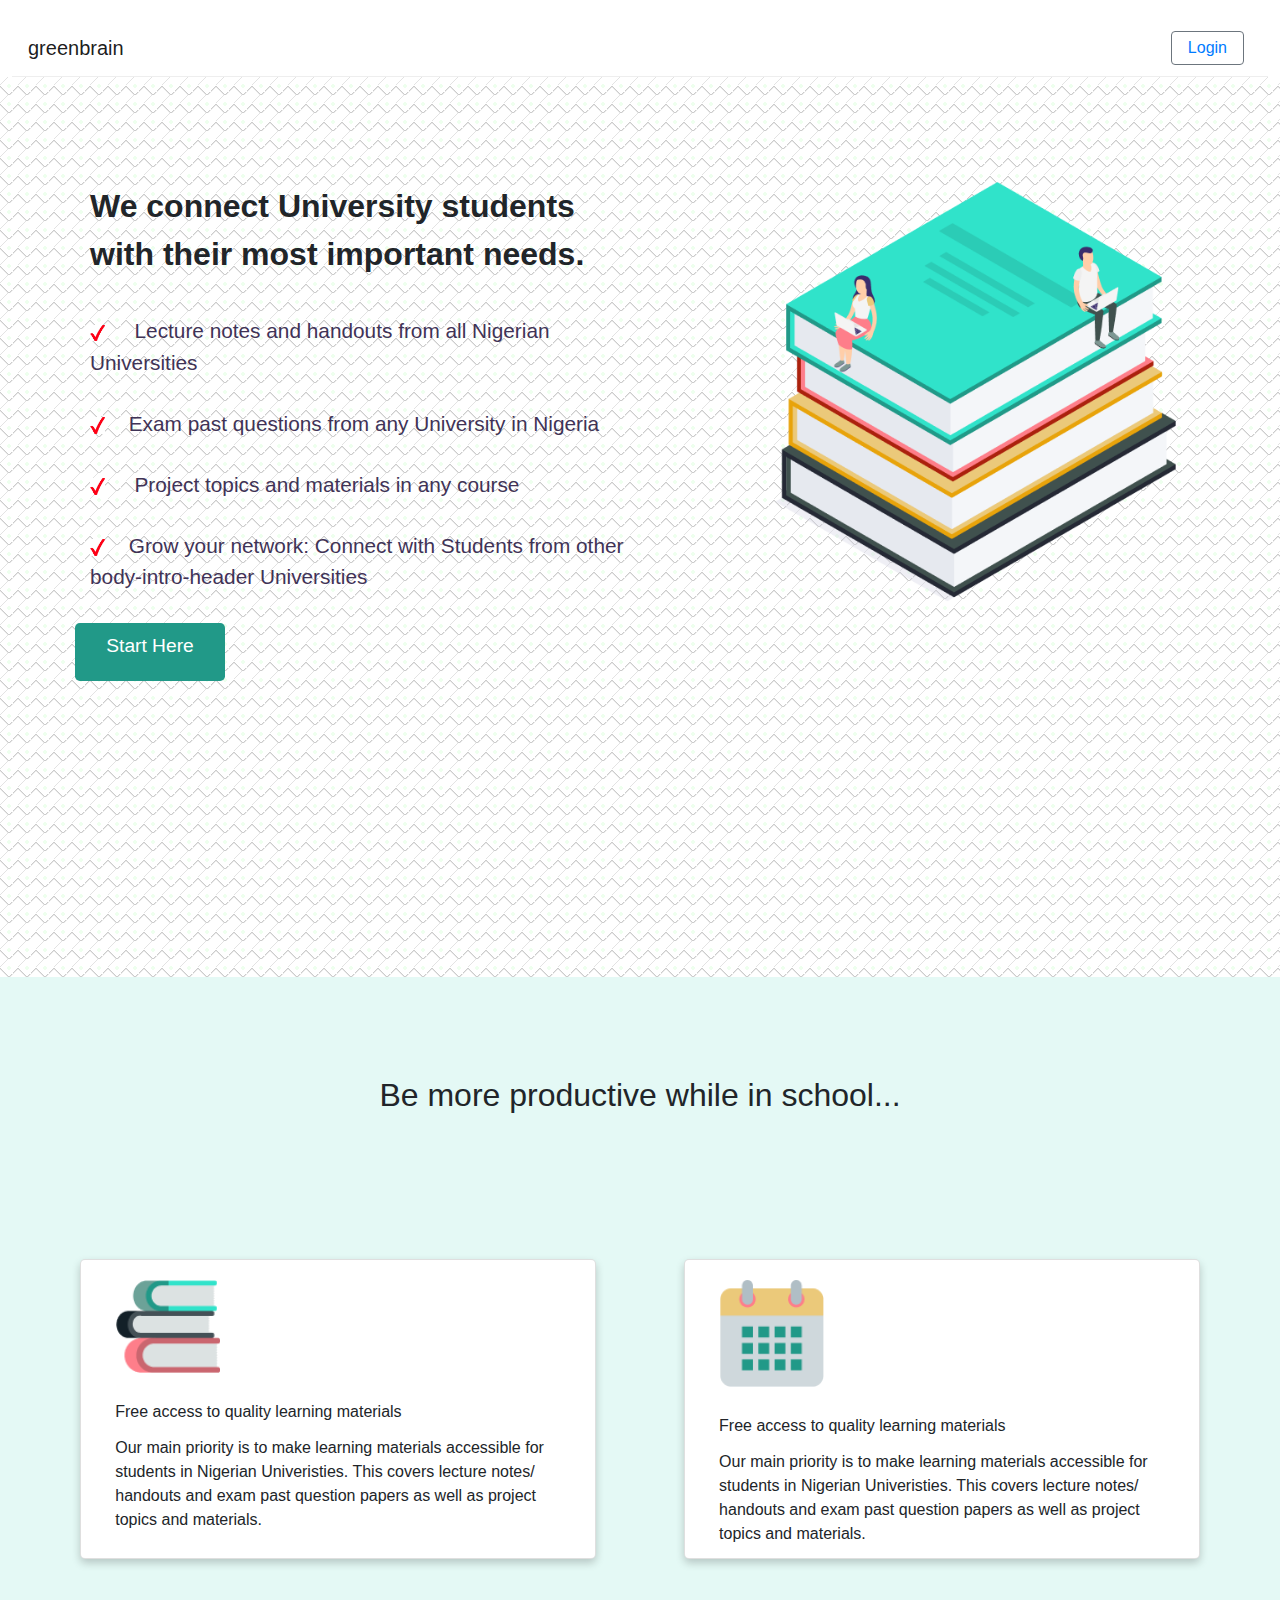
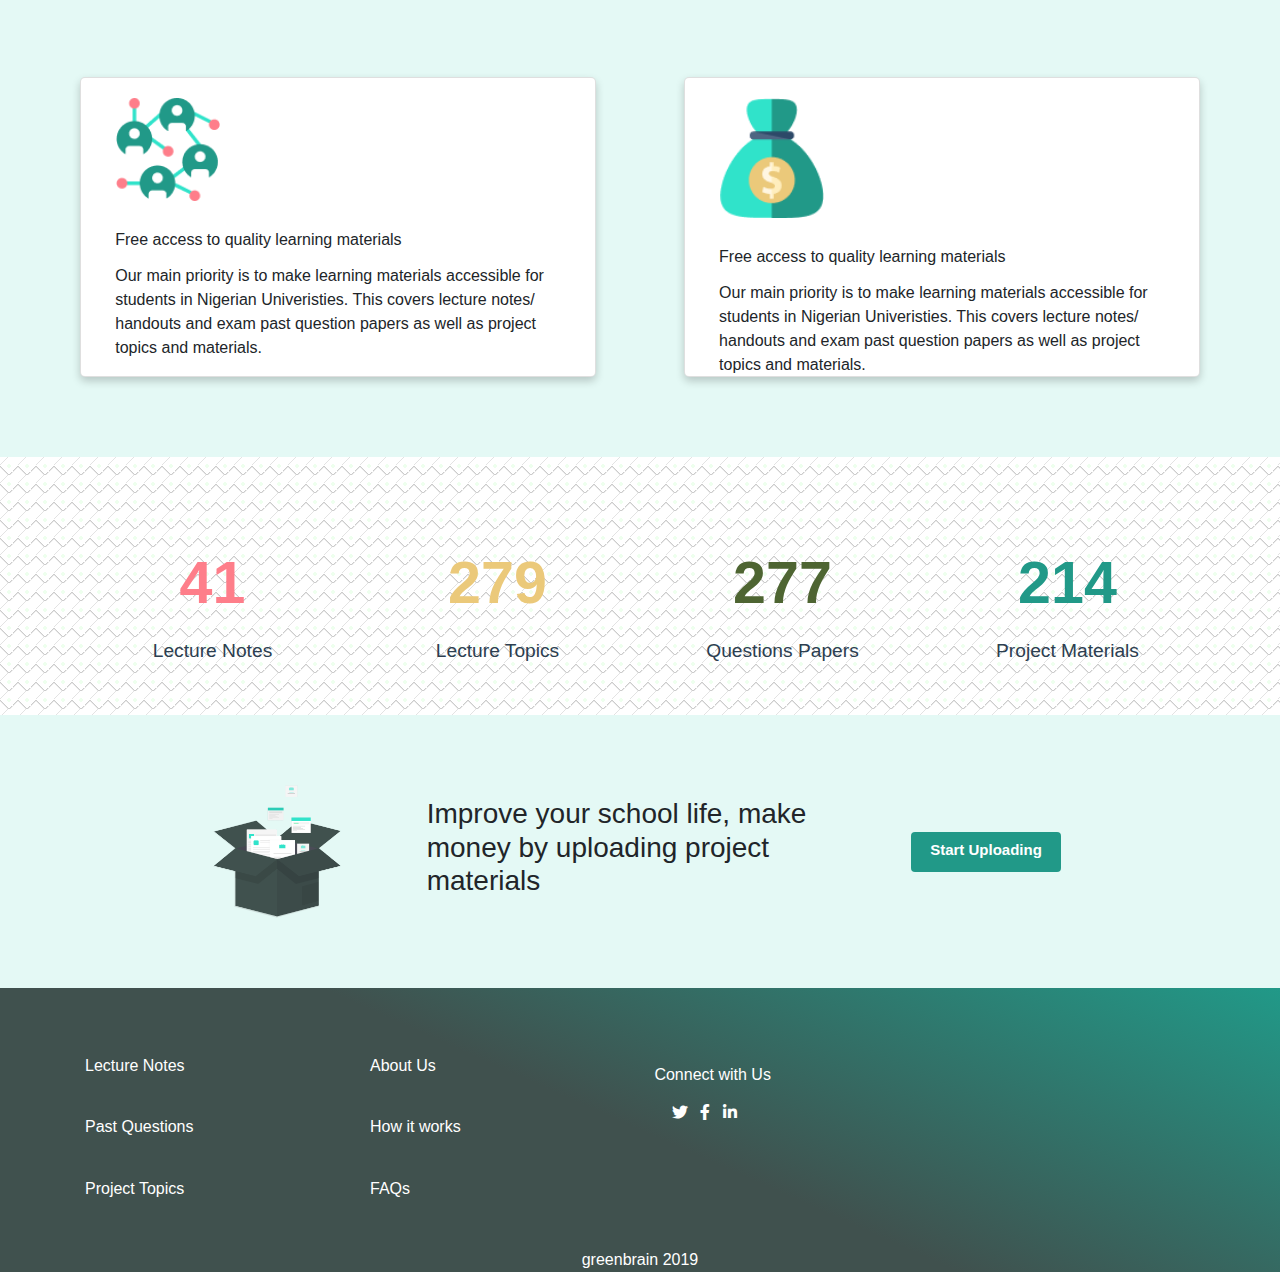
==== commit 06aecf97: "complete work" ====
--- a/index.htm
+++ b/index.htm
@@ -58,7 +58,7 @@
         <div class="col-md-6">
           <div class="card" style="width: auto; height:300px;">
                   <div class="card-body">
-                    <img src="./assets/books.png" alt="">
+                    <img src="./assets/books.png" style="height: fit-content;" alt="">
               <h6 class="card-subtitle mb-2">Free access to quality learning materials</h6>
               <p class="card-text">Our main priority is to make learning materials accessible for students in Nigerian Univeristies. This covers lecture notes/ handouts and exam past question papers as well as project topics and materials.</p>
               </div>
@@ -67,7 +67,7 @@
             <div class="col-md-6">
              <div class="card" style="width: auto; height:300px;">
                   <div class="card-body">
-                    <img src="./assets/calendar.png" alt="">
+                    <img src="./assets/calendar.png"  style="height: fit-content;" alt="">
               <h6 class="card-subtitle mb-2">Free access to quality learning materials</h6>
               <p class="card-text">Our main priority is to make learning materials accessible for students in Nigerian Univeristies. This covers lecture notes/ handouts and exam past question papers as well as project topics and materials.</p>
               </div>
@@ -78,7 +78,7 @@
         <div class="col-md-6">
           <div class="card" style="width: auto; height:300px;">
                   <div class="card-body">
-                    <img src="./assets/network.png" alt="">
+                    <img src="./assets/network.png" style="height: fit-content;" alt="">
               <h6 class="card-subtitle mb-2">Free access to quality learning materials</h6>
               <p class="card-text">Our main priority is to make learning materials accessible for students in Nigerian Univeristies. This covers lecture notes/ handouts and exam past question papers as well as project topics and materials.</p>
               </div>
@@ -87,7 +87,7 @@
             <div class="col-md-6">
              <div class="card" style="width: auto; height:300px;">
                   <div class="card-body">
-                    <img src="./assets/money-bag.png" alt="">
+                    <img src="./assets/money-bag.png" style="height: fit-content;" alt="">
               <h6 class="card-subtitle mb-2">Free access to quality learning materials</h6>
               <p class="card-text">Our main priority is to make learning materials accessible for students in Nigerian Univeristies. This covers lecture notes/ handouts and exam past question papers as well as project topics and materials.</p>
               </div>
@@ -183,8 +183,18 @@
         </ul>
       </div>
       <div class="connect-us col-lg-">
-        <p>Connect with Us</p>
-        <i class="fab fa-facebook-f"></i>
+        <div class="social">
+          <p>Connect with Us</p>
+        <div class="icon ml-4">
+   <i class="fab fa-twitter ml-2"></i>
+
+        <i class="fab fa-facebook-f ml-2"></i>
+        <i class="fab fa-linkedin-in ml-2"></i>
+        </div>
+       
+        </div>
+        
+
 
       </div>
       </div>
--- a/fontawesome/css/all.min.css
+++ b/fontawesome/css/all.min.css
@@ -0,0 +1,5 @@
+/*!
+ * Font Awesome Free 5.13.0 by @fontawesome - https://fontawesome.com
+ * License - https://fontawesome.com/license/free (Icons: CC BY 4.0, Fonts: SIL OFL 1.1, Code: MIT License)
+ */
+.fa,.fab,.fad,.fal,.far,.fas{-moz-osx-font-smoothing:grayscale;-webkit-font-smoothing:antialiased;display:inline-block;font-style:normal;font-variant:normal;text-rendering:auto;line-height:1}.fa-lg{font-size:1.33333em;line-height:.75em;vertical-align:-.0667em}.fa-xs{font-size:.75em}.fa-sm{font-size:.875em}.fa-1x{font-size:1em}.fa-2x{font-size:2em}.fa-3x{font-size:3em}.fa-4x{font-size:4em}.fa-5x{font-size:5em}.fa-6x{font-size:6em}.fa-7x{font-size:7em}.fa-8x{font-size:8em}.fa-9x{font-size:9em}.fa-10x{font-size:10em}.fa-fw{text-align:center;width:1.25em}.fa-ul{list-style-type:none;margin-left:2.5em;padding-left:0}.fa-ul>li{position:relative}.fa-li{left:-2em;position:absolute;text-align:center;width:2em;line-height:inherit}.fa-border{border:.08em solid #eee;border-radius:.1em;padding:.2em .25em .15em}.fa-pull-left{float:left}.fa-pull-right{float:right}.fa.fa-pull-left,.fab.fa-pull-left,.fal.fa-pull-left,.far.fa-pull-left,.fas.fa-pull-left{margin-right:.3em}.fa.fa-pull-right,.fab.fa-pull-right,.fal.fa-pull-right,.far.fa-pull-right,.fas.fa-pull-right{margin-left:.3em}.fa-spin{-webkit-animation:fa-spin 2s linear infinite;animation:fa-spin 2s linear infinite}.fa-pulse{-webkit-animation:fa-spin 1s steps(8) infinite;animation:fa-spin 1s steps(8) infinite}@-webkit-keyframes fa-spin{0%{-webkit-transform:rotate(0deg);transform:rotate(0deg)}to{-webkit-transform:rotate(1turn);transform:rotate(1turn)}}@keyframes fa-spin{0%{-webkit-transform:rotate(0deg);transform:rotate(0deg)}to{-webkit-transform:rotate(1turn);transform:rotate(1turn)}}.fa-rotate-90{-ms-filter:"progid:DXImageTransform.Microsoft.BasicImage(rotation=1)";-webkit-transform:rotate(90deg);transform:rotate(90deg)}.fa-rotate-180{-ms-filter:"progid:DXImageTransform.Microsoft.BasicImage(rotation=2)";-webkit-transform:rotate(180deg);transform:rotate(180deg)}.fa-rotate-270{-ms-filter:"progid:DXImageTransform.Microsoft.BasicImage(rotation=3)";-webkit-transform:rotate(270deg);transform:rotate(270deg)}.fa-flip-horizontal{-ms-filter:"progid:DXImageTransform.Microsoft.BasicImage(rotation=0, mirror=1)";-webkit-transform:scaleX(-1);transform:scaleX(-1)}.fa-flip-vertical{-webkit-transform:scaleY(-1);transform:scaleY(-1)}.fa-flip-both,.fa-flip-horizontal.fa-flip-vertical,.fa-flip-vertical{-ms-filter:"progid:DXImageTransform.Microsoft.BasicImage(rotation=2, mirror=1)"}.fa-flip-both,.fa-flip-horizontal.fa-flip-vertical{-webkit-transform:scale(-1);transform:scale(-1)}:root .fa-flip-both,:root .fa-flip-horizontal,:root .fa-flip-vertical,:root .fa-rotate-90,:root .fa-rotate-180,:root .fa-rotate-270{-webkit-filter:none;filter:none}.fa-stack{display:inline-block;height:2em;line-height:2em;position:relative;vertical-align:middle;width:2.5em}.fa-stack-1x,.fa-stack-2x{left:0;position:absolute;text-align:center;width:100%}.fa-stack-1x{line-height:inherit}.fa-stack-2x{font-size:2em}.fa-inverse{color:#fff}.fa-500px:before{content:"\f26e"}.fa-accessible-icon:before{content:"\f368"}.fa-accusoft:before{content:"\f369"}.fa-acquisitions-incorporated:before{content:"\f6af"}.fa-ad:before{content:"\f641"}.fa-address-book:before{content:"\f2b9"}.fa-address-card:before{content:"\f2bb"}.fa-adjust:before{content:"\f042"}.fa-adn:before{content:"\f170"}.fa-adobe:before{content:"\f778"}.fa-adversal:before{content:"\f36a"}.fa-affiliatetheme:before{content:"\f36b"}.fa-air-freshener:before{content:"\f5d0"}.fa-airbnb:before{content:"\f834"}.fa-algolia:before{content:"\f36c"}.fa-align-center:before{content:"\f037"}.fa-align-justify:before{content:"\f039"}.fa-align-left:before{content:"\f036"}.fa-align-right:before{content:"\f038"}.fa-alipay:before{content:"\f642"}.fa-allergies:before{content:"\f461"}.fa-amazon:before{content:"\f270"}.fa-amazon-pay:before{content:"\f42c"}.fa-ambulance:before{content:"\f0f9"}.fa-american-sign-language-interpreting:before{content:"\f2a3"}.fa-amilia:before{content:"\f36d"}.fa-anchor:before{content:"\f13d"}.fa-android:before{content:"\f17b"}.fa-angellist:before{content:"\f209"}.fa-angle-double-down:before{content:"\f103"}.fa-angle-double-left:before{content:"\f100"}.fa-angle-double-right:before{content:"\f101"}.fa-angle-double-up:before{content:"\f102"}.fa-angle-down:before{content:"\f107"}.fa-angle-left:before{content:"\f104"}.fa-angle-right:before{content:"\f105"}.fa-angle-up:before{content:"\f106"}.fa-angry:before{content:"\f556"}.fa-angrycreative:before{content:"\f36e"}.fa-angular:before{content:"\f420"}.fa-ankh:before{content:"\f644"}.fa-app-store:before{content:"\f36f"}.fa-app-store-ios:before{content:"\f370"}.fa-apper:before{content:"\f371"}.fa-apple:before{content:"\f179"}.fa-apple-alt:before{content:"\f5d1"}.fa-apple-pay:before{content:"\f415"}.fa-archive:before{content:"\f187"}.fa-archway:before{content:"\f557"}.fa-arrow-alt-circle-down:before{content:"\f358"}.fa-arrow-alt-circle-left:before{content:"\f359"}.fa-arrow-alt-circle-right:before{content:"\f35a"}.fa-arrow-alt-circle-up:before{content:"\f35b"}.fa-arrow-circle-down:before{content:"\f0ab"}.fa-arrow-circle-left:before{content:"\f0a8"}.fa-arrow-circle-right:before{content:"\f0a9"}.fa-arrow-circle-up:before{content:"\f0aa"}.fa-arrow-down:before{content:"\f063"}.fa-arrow-left:before{content:"\f060"}.fa-arrow-right:before{content:"\f061"}.fa-arrow-up:before{content:"\f062"}.fa-arrows-alt:before{content:"\f0b2"}.fa-arrows-alt-h:before{content:"\f337"}.fa-arrows-alt-v:before{content:"\f338"}.fa-artstation:before{content:"\f77a"}.fa-assistive-listening-systems:before{content:"\f2a2"}.fa-asterisk:before{content:"\f069"}.fa-asymmetrik:before{content:"\f372"}.fa-at:before{content:"\f1fa"}.fa-atlas:before{content:"\f558"}.fa-atlassian:before{content:"\f77b"}.fa-atom:before{content:"\f5d2"}.fa-audible:before{content:"\f373"}.fa-audio-description:before{content:"\f29e"}.fa-autoprefixer:before{content:"\f41c"}.fa-avianex:before{content:"\f374"}.fa-aviato:before{content:"\f421"}.fa-award:before{content:"\f559"}.fa-aws:before{content:"\f375"}.fa-baby:before{content:"\f77c"}.fa-baby-carriage:before{content:"\f77d"}.fa-backspace:before{content:"\f55a"}.fa-backward:before{content:"\f04a"}.fa-bacon:before{content:"\f7e5"}.fa-bahai:before{content:"\f666"}.fa-balance-scale:before{content:"\f24e"}.fa-balance-scale-left:before{content:"\f515"}.fa-balance-scale-right:before{content:"\f516"}.fa-ban:before{content:"\f05e"}.fa-band-aid:before{content:"\f462"}.fa-bandcamp:before{content:"\f2d5"}.fa-barcode:before{content:"\f02a"}.fa-bars:before{content:"\f0c9"}.fa-baseball-ball:before{content:"\f433"}.fa-basketball-ball:before{content:"\f434"}.fa-bath:before{content:"\f2cd"}.fa-battery-empty:before{content:"\f244"}.fa-battery-full:before{content:"\f240"}.fa-battery-half:before{content:"\f242"}.fa-battery-quarter:before{content:"\f243"}.fa-battery-three-quarters:before{content:"\f241"}.fa-battle-net:before{content:"\f835"}.fa-bed:before{content:"\f236"}.fa-beer:before{content:"\f0fc"}.fa-behance:before{content:"\f1b4"}.fa-behance-square:before{content:"\f1b5"}.fa-bell:before{content:"\f0f3"}.fa-bell-slash:before{content:"\f1f6"}.fa-bezier-curve:before{content:"\f55b"}.fa-bible:before{content:"\f647"}.fa-bicycle:before{content:"\f206"}.fa-biking:before{content:"\f84a"}.fa-bimobject:before{content:"\f378"}.fa-binoculars:before{content:"\f1e5"}.fa-biohazard:before{content:"\f780"}.fa-birthday-cake:before{content:"\f1fd"}.fa-bitbucket:before{content:"\f171"}.fa-bitcoin:before{content:"\f379"}.fa-bity:before{content:"\f37a"}.fa-black-tie:before{content:"\f27e"}.fa-blackberry:before{content:"\f37b"}.fa-blender:before{content:"\f517"}.fa-blender-phone:before{content:"\f6b6"}.fa-blind:before{content:"\f29d"}.fa-blog:before{content:"\f781"}.fa-blogger:before{content:"\f37c"}.fa-blogger-b:before{content:"\f37d"}.fa-bluetooth:before{content:"\f293"}.fa-bluetooth-b:before{content:"\f294"}.fa-bold:before{content:"\f032"}.fa-bolt:before{content:"\f0e7"}.fa-bomb:before{content:"\f1e2"}.fa-bone:before{content:"\f5d7"}.fa-bong:before{content:"\f55c"}.fa-book:before{content:"\f02d"}.fa-book-dead:before{content:"\f6b7"}.fa-book-medical:before{content:"\f7e6"}.fa-book-open:before{content:"\f518"}.fa-book-reader:before{content:"\f5da"}.fa-bookmark:before{content:"\f02e"}.fa-bootstrap:before{content:"\f836"}.fa-border-all:before{content:"\f84c"}.fa-border-none:before{content:"\f850"}.fa-border-style:before{content:"\f853"}.fa-bowling-ball:before{content:"\f436"}.fa-box:before{content:"\f466"}.fa-box-open:before{content:"\f49e"}.fa-box-tissue:before{content:"\f95b"}.fa-boxes:before{content:"\f468"}.fa-braille:before{content:"\f2a1"}.fa-brain:before{content:"\f5dc"}.fa-bread-slice:before{content:"\f7ec"}.fa-briefcase:before{content:"\f0b1"}.fa-briefcase-medical:before{content:"\f469"}.fa-broadcast-tower:before{content:"\f519"}.fa-broom:before{content:"\f51a"}.fa-brush:before{content:"\f55d"}.fa-btc:before{content:"\f15a"}.fa-buffer:before{content:"\f837"}.fa-bug:before{content:"\f188"}.fa-building:before{content:"\f1ad"}.fa-bullhorn:before{content:"\f0a1"}.fa-bullseye:before{content:"\f140"}.fa-burn:before{content:"\f46a"}.fa-buromobelexperte:before{content:"\f37f"}.fa-bus:before{content:"\f207"}.fa-bus-alt:before{content:"\f55e"}.fa-business-time:before{content:"\f64a"}.fa-buy-n-large:before{content:"\f8a6"}.fa-buysellads:before{content:"\f20d"}.fa-calculator:before{content:"\f1ec"}.fa-calendar:before{content:"\f133"}.fa-calendar-alt:before{content:"\f073"}.fa-calendar-check:before{content:"\f274"}.fa-calendar-day:before{content:"\f783"}.fa-calendar-minus:before{content:"\f272"}.fa-calendar-plus:before{content:"\f271"}.fa-calendar-times:before{content:"\f273"}.fa-calendar-week:before{content:"\f784"}.fa-camera:before{content:"\f030"}.fa-camera-retro:before{content:"\f083"}.fa-campground:before{content:"\f6bb"}.fa-canadian-maple-leaf:before{content:"\f785"}.fa-candy-cane:before{content:"\f786"}.fa-cannabis:before{content:"\f55f"}.fa-capsules:before{content:"\f46b"}.fa-car:before{content:"\f1b9"}.fa-car-alt:before{content:"\f5de"}.fa-car-battery:before{content:"\f5df"}.fa-car-crash:before{content:"\f5e1"}.fa-car-side:before{content:"\f5e4"}.fa-caravan:before{content:"\f8ff"}.fa-caret-down:before{content:"\f0d7"}.fa-caret-left:before{content:"\f0d9"}.fa-caret-right:before{content:"\f0da"}.fa-caret-square-down:before{content:"\f150"}.fa-caret-square-left:before{content:"\f191"}.fa-caret-square-right:before{content:"\f152"}.fa-caret-square-up:before{content:"\f151"}.fa-caret-up:before{content:"\f0d8"}.fa-carrot:before{content:"\f787"}.fa-cart-arrow-down:before{content:"\f218"}.fa-cart-plus:before{content:"\f217"}.fa-cash-register:before{content:"\f788"}.fa-cat:before{content:"\f6be"}.fa-cc-amazon-pay:before{content:"\f42d"}.fa-cc-amex:before{content:"\f1f3"}.fa-cc-apple-pay:before{content:"\f416"}.fa-cc-diners-club:before{content:"\f24c"}.fa-cc-discover:before{content:"\f1f2"}.fa-cc-jcb:before{content:"\f24b"}.fa-cc-mastercard:before{content:"\f1f1"}.fa-cc-paypal:before{content:"\f1f4"}.fa-cc-stripe:before{content:"\f1f5"}.fa-cc-visa:before{content:"\f1f0"}.fa-centercode:before{content:"\f380"}.fa-centos:before{content:"\f789"}.fa-certificate:before{content:"\f0a3"}.fa-chair:before{content:"\f6c0"}.fa-chalkboard:before{content:"\f51b"}.fa-chalkboard-teacher:before{content:"\f51c"}.fa-charging-station:before{content:"\f5e7"}.fa-chart-area:before{content:"\f1fe"}.fa-chart-bar:before{content:"\f080"}.fa-chart-line:before{content:"\f201"}.fa-chart-pie:before{content:"\f200"}.fa-check:before{content:"\f00c"}.fa-check-circle:before{content:"\f058"}.fa-check-double:before{content:"\f560"}.fa-check-square:before{content:"\f14a"}.fa-cheese:before{content:"\f7ef"}.fa-chess:before{content:"\f439"}.fa-chess-bishop:before{content:"\f43a"}.fa-chess-board:before{content:"\f43c"}.fa-chess-king:before{content:"\f43f"}.fa-chess-knight:before{content:"\f441"}.fa-chess-pawn:before{content:"\f443"}.fa-chess-queen:before{content:"\f445"}.fa-chess-rook:before{content:"\f447"}.fa-chevron-circle-down:before{content:"\f13a"}.fa-chevron-circle-left:before{content:"\f137"}.fa-chevron-circle-right:before{content:"\f138"}.fa-chevron-circle-up:before{content:"\f139"}.fa-chevron-down:before{content:"\f078"}.fa-chevron-left:before{content:"\f053"}.fa-chevron-right:before{content:"\f054"}.fa-chevron-up:before{content:"\f077"}.fa-child:before{content:"\f1ae"}.fa-chrome:before{content:"\f268"}.fa-chromecast:before{content:"\f838"}.fa-church:before{content:"\f51d"}.fa-circle:before{content:"\f111"}.fa-circle-notch:before{content:"\f1ce"}.fa-city:before{content:"\f64f"}.fa-clinic-medical:before{content:"\f7f2"}.fa-clipboard:before{content:"\f328"}.fa-clipboard-check:before{content:"\f46c"}.fa-clipboard-list:before{content:"\f46d"}.fa-clock:before{content:"\f017"}.fa-clone:before{content:"\f24d"}.fa-closed-captioning:before{content:"\f20a"}.fa-cloud:before{content:"\f0c2"}.fa-cloud-download-alt:before{content:"\f381"}.fa-cloud-meatball:before{content:"\f73b"}.fa-cloud-moon:before{content:"\f6c3"}.fa-cloud-moon-rain:before{content:"\f73c"}.fa-cloud-rain:before{content:"\f73d"}.fa-cloud-showers-heavy:before{content:"\f740"}.fa-cloud-sun:before{content:"\f6c4"}.fa-cloud-sun-rain:before{content:"\f743"}.fa-cloud-upload-alt:before{content:"\f382"}.fa-cloudscale:before{content:"\f383"}.fa-cloudsmith:before{content:"\f384"}.fa-cloudversify:before{content:"\f385"}.fa-cocktail:before{content:"\f561"}.fa-code:before{content:"\f121"}.fa-code-branch:before{content:"\f126"}.fa-codepen:before{content:"\f1cb"}.fa-codiepie:before{content:"\f284"}.fa-coffee:before{content:"\f0f4"}.fa-cog:before{content:"\f013"}.fa-cogs:before{content:"\f085"}.fa-coins:before{content:"\f51e"}.fa-columns:before{content:"\f0db"}.fa-comment:before{content:"\f075"}.fa-comment-alt:before{content:"\f27a"}.fa-comment-dollar:before{content:"\f651"}.fa-comment-dots:before{content:"\f4ad"}.fa-comment-medical:before{content:"\f7f5"}.fa-comment-slash:before{content:"\f4b3"}.fa-comments:before{content:"\f086"}.fa-comments-dollar:before{content:"\f653"}.fa-compact-disc:before{content:"\f51f"}.fa-compass:before{content:"\f14e"}.fa-compress:before{content:"\f066"}.fa-compress-alt:before{content:"\f422"}.fa-compress-arrows-alt:before{content:"\f78c"}.fa-concierge-bell:before{content:"\f562"}.fa-confluence:before{content:"\f78d"}.fa-connectdevelop:before{content:"\f20e"}.fa-contao:before{content:"\f26d"}.fa-cookie:before{content:"\f563"}.fa-cookie-bite:before{content:"\f564"}.fa-copy:before{content:"\f0c5"}.fa-copyright:before{content:"\f1f9"}.fa-cotton-bureau:before{content:"\f89e"}.fa-couch:before{content:"\f4b8"}.fa-cpanel:before{content:"\f388"}.fa-creative-commons:before{content:"\f25e"}.fa-creative-commons-by:before{content:"\f4e7"}.fa-creative-commons-nc:before{content:"\f4e8"}.fa-creative-commons-nc-eu:before{content:"\f4e9"}.fa-creative-commons-nc-jp:before{content:"\f4ea"}.fa-creative-commons-nd:before{content:"\f4eb"}.fa-creative-commons-pd:before{content:"\f4ec"}.fa-creative-commons-pd-alt:before{content:"\f4ed"}.fa-creative-commons-remix:before{content:"\f4ee"}.fa-creative-commons-sa:before{content:"\f4ef"}.fa-creative-commons-sampling:before{content:"\f4f0"}.fa-creative-commons-sampling-plus:before{content:"\f4f1"}.fa-creative-commons-share:before{content:"\f4f2"}.fa-creative-commons-zero:before{content:"\f4f3"}.fa-credit-card:before{content:"\f09d"}.fa-critical-role:before{content:"\f6c9"}.fa-crop:before{content:"\f125"}.fa-crop-alt:before{content:"\f565"}.fa-cross:before{content:"\f654"}.fa-crosshairs:before{content:"\f05b"}.fa-crow:before{content:"\f520"}.fa-crown:before{content:"\f521"}.fa-crutch:before{content:"\f7f7"}.fa-css3:before{content:"\f13c"}.fa-css3-alt:before{content:"\f38b"}.fa-cube:before{content:"\f1b2"}.fa-cubes:before{content:"\f1b3"}.fa-cut:before{content:"\f0c4"}.fa-cuttlefish:before{content:"\f38c"}.fa-d-and-d:before{content:"\f38d"}.fa-d-and-d-beyond:before{content:"\f6ca"}.fa-dailymotion:before{content:"\f952"}.fa-dashcube:before{content:"\f210"}.fa-database:before{content:"\f1c0"}.fa-deaf:before{content:"\f2a4"}.fa-delicious:before{content:"\f1a5"}.fa-democrat:before{content:"\f747"}.fa-deploydog:before{content:"\f38e"}.fa-deskpro:before{content:"\f38f"}.fa-desktop:before{content:"\f108"}.fa-dev:before{content:"\f6cc"}.fa-deviantart:before{content:"\f1bd"}.fa-dharmachakra:before{content:"\f655"}.fa-dhl:before{content:"\f790"}.fa-diagnoses:before{content:"\f470"}.fa-diaspora:before{content:"\f791"}.fa-dice:before{content:"\f522"}.fa-dice-d20:before{content:"\f6cf"}.fa-dice-d6:before{content:"\f6d1"}.fa-dice-five:before{content:"\f523"}.fa-dice-four:before{content:"\f524"}.fa-dice-one:before{content:"\f525"}.fa-dice-six:before{content:"\f526"}.fa-dice-three:before{content:"\f527"}.fa-dice-two:before{content:"\f528"}.fa-digg:before{content:"\f1a6"}.fa-digital-ocean:before{content:"\f391"}.fa-digital-tachograph:before{content:"\f566"}.fa-directions:before{content:"\f5eb"}.fa-discord:before{content:"\f392"}.fa-discourse:before{content:"\f393"}.fa-disease:before{content:"\f7fa"}.fa-divide:before{content:"\f529"}.fa-dizzy:before{content:"\f567"}.fa-dna:before{content:"\f471"}.fa-dochub:before{content:"\f394"}.fa-docker:before{content:"\f395"}.fa-dog:before{content:"\f6d3"}.fa-dollar-sign:before{content:"\f155"}.fa-dolly:before{content:"\f472"}.fa-dolly-flatbed:before{content:"\f474"}.fa-donate:before{content:"\f4b9"}.fa-door-closed:before{content:"\f52a"}.fa-door-open:before{content:"\f52b"}.fa-dot-circle:before{content:"\f192"}.fa-dove:before{content:"\f4ba"}.fa-download:before{content:"\f019"}.fa-draft2digital:before{content:"\f396"}.fa-drafting-compass:before{content:"\f568"}.fa-dragon:before{content:"\f6d5"}.fa-draw-polygon:before{content:"\f5ee"}.fa-dribbble:before{content:"\f17d"}.fa-dribbble-square:before{content:"\f397"}.fa-dropbox:before{content:"\f16b"}.fa-drum:before{content:"\f569"}.fa-drum-steelpan:before{content:"\f56a"}.fa-drumstick-bite:before{content:"\f6d7"}.fa-drupal:before{content:"\f1a9"}.fa-dumbbell:before{content:"\f44b"}.fa-dumpster:before{content:"\f793"}.fa-dumpster-fire:before{content:"\f794"}.fa-dungeon:before{content:"\f6d9"}.fa-dyalog:before{content:"\f399"}.fa-earlybirds:before{content:"\f39a"}.fa-ebay:before{content:"\f4f4"}.fa-edge:before{content:"\f282"}.fa-edit:before{content:"\f044"}.fa-egg:before{content:"\f7fb"}.fa-eject:before{content:"\f052"}.fa-elementor:before{content:"\f430"}.fa-ellipsis-h:before{content:"\f141"}.fa-ellipsis-v:before{content:"\f142"}.fa-ello:before{content:"\f5f1"}.fa-ember:before{content:"\f423"}.fa-empire:before{content:"\f1d1"}.fa-envelope:before{content:"\f0e0"}.fa-envelope-open:before{content:"\f2b6"}.fa-envelope-open-text:before{content:"\f658"}.fa-envelope-square:before{content:"\f199"}.fa-envira:before{content:"\f299"}.fa-equals:before{content:"\f52c"}.fa-eraser:before{content:"\f12d"}.fa-erlang:before{content:"\f39d"}.fa-ethereum:before{content:"\f42e"}.fa-ethernet:before{content:"\f796"}.fa-etsy:before{content:"\f2d7"}.fa-euro-sign:before{content:"\f153"}.fa-evernote:before{content:"\f839"}.fa-exchange-alt:before{content:"\f362"}.fa-exclamation:before{content:"\f12a"}.fa-exclamation-circle:before{content:"\f06a"}.fa-exclamation-triangle:before{content:"\f071"}.fa-expand:before{content:"\f065"}.fa-expand-alt:before{content:"\f424"}.fa-expand-arrows-alt:before{content:"\f31e"}.fa-expeditedssl:before{content:"\f23e"}.fa-external-link-alt:before{content:"\f35d"}.fa-external-link-square-alt:before{content:"\f360"}.fa-eye:before{content:"\f06e"}.fa-eye-dropper:before{content:"\f1fb"}.fa-eye-slash:before{content:"\f070"}.fa-facebook:before{content:"\f09a"}.fa-facebook-f:before{content:"\f39e"}.fa-facebook-messenger:before{content:"\f39f"}.fa-facebook-square:before{content:"\f082"}.fa-fan:before{content:"\f863"}.fa-fantasy-flight-games:before{content:"\f6dc"}.fa-fast-backward:before{content:"\f049"}.fa-fast-forward:before{content:"\f050"}.fa-faucet:before{content:"\f905"}.fa-fax:before{content:"\f1ac"}.fa-feather:before{content:"\f52d"}.fa-feather-alt:before{content:"\f56b"}.fa-fedex:before{content:"\f797"}.fa-fedora:before{content:"\f798"}.fa-female:before{content:"\f182"}.fa-fighter-jet:before{content:"\f0fb"}.fa-figma:before{content:"\f799"}.fa-file:before{content:"\f15b"}.fa-file-alt:before{content:"\f15c"}.fa-file-archive:before{content:"\f1c6"}.fa-file-audio:before{content:"\f1c7"}.fa-file-code:before{content:"\f1c9"}.fa-file-contract:before{content:"\f56c"}.fa-file-csv:before{content:"\f6dd"}.fa-file-download:before{content:"\f56d"}.fa-file-excel:before{content:"\f1c3"}.fa-file-export:before{content:"\f56e"}.fa-file-image:before{content:"\f1c5"}.fa-file-import:before{content:"\f56f"}.fa-file-invoice:before{content:"\f570"}.fa-file-invoice-dollar:before{content:"\f571"}.fa-file-medical:before{content:"\f477"}.fa-file-medical-alt:before{content:"\f478"}.fa-file-pdf:before{content:"\f1c1"}.fa-file-powerpoint:before{content:"\f1c4"}.fa-file-prescription:before{content:"\f572"}.fa-file-signature:before{content:"\f573"}.fa-file-upload:before{content:"\f574"}.fa-file-video:before{content:"\f1c8"}.fa-file-word:before{content:"\f1c2"}.fa-fill:before{content:"\f575"}.fa-fill-drip:before{content:"\f576"}.fa-film:before{content:"\f008"}.fa-filter:before{content:"\f0b0"}.fa-fingerprint:before{content:"\f577"}.fa-fire:before{content:"\f06d"}.fa-fire-alt:before{content:"\f7e4"}.fa-fire-extinguisher:before{content:"\f134"}.fa-firefox:before{content:"\f269"}.fa-firefox-browser:before{content:"\f907"}.fa-first-aid:before{content:"\f479"}.fa-first-order:before{content:"\f2b0"}.fa-first-order-alt:before{content:"\f50a"}.fa-firstdraft:before{content:"\f3a1"}.fa-fish:before{content:"\f578"}.fa-fist-raised:before{content:"\f6de"}.fa-flag:before{content:"\f024"}.fa-flag-checkered:before{content:"\f11e"}.fa-flag-usa:before{content:"\f74d"}.fa-flask:before{content:"\f0c3"}.fa-flickr:before{content:"\f16e"}.fa-flipboard:before{content:"\f44d"}.fa-flushed:before{content:"\f579"}.fa-fly:before{content:"\f417"}.fa-folder:before{content:"\f07b"}.fa-folder-minus:before{content:"\f65d"}.fa-folder-open:before{content:"\f07c"}.fa-folder-plus:before{content:"\f65e"}.fa-font:before{content:"\f031"}.fa-font-awesome:before{content:"\f2b4"}.fa-font-awesome-alt:before{content:"\f35c"}.fa-font-awesome-flag:before{content:"\f425"}.fa-font-awesome-logo-full:before{content:"\f4e6"}.fa-fonticons:before{content:"\f280"}.fa-fonticons-fi:before{content:"\f3a2"}.fa-football-ball:before{content:"\f44e"}.fa-fort-awesome:before{content:"\f286"}.fa-fort-awesome-alt:before{content:"\f3a3"}.fa-forumbee:before{content:"\f211"}.fa-forward:before{content:"\f04e"}.fa-foursquare:before{content:"\f180"}.fa-free-code-camp:before{content:"\f2c5"}.fa-freebsd:before{content:"\f3a4"}.fa-frog:before{content:"\f52e"}.fa-frown:before{content:"\f119"}.fa-frown-open:before{content:"\f57a"}.fa-fulcrum:before{content:"\f50b"}.fa-funnel-dollar:before{content:"\f662"}.fa-futbol:before{content:"\f1e3"}.fa-galactic-republic:before{content:"\f50c"}.fa-galactic-senate:before{content:"\f50d"}.fa-gamepad:before{content:"\f11b"}.fa-gas-pump:before{content:"\f52f"}.fa-gavel:before{content:"\f0e3"}.fa-gem:before{content:"\f3a5"}.fa-genderless:before{content:"\f22d"}.fa-get-pocket:before{content:"\f265"}.fa-gg:before{content:"\f260"}.fa-gg-circle:before{content:"\f261"}.fa-ghost:before{content:"\f6e2"}.fa-gift:before{content:"\f06b"}.fa-gifts:before{content:"\f79c"}.fa-git:before{content:"\f1d3"}.fa-git-alt:before{content:"\f841"}.fa-git-square:before{content:"\f1d2"}.fa-github:before{content:"\f09b"}.fa-github-alt:before{content:"\f113"}.fa-github-square:before{content:"\f092"}.fa-gitkraken:before{content:"\f3a6"}.fa-gitlab:before{content:"\f296"}.fa-gitter:before{content:"\f426"}.fa-glass-cheers:before{content:"\f79f"}.fa-glass-martini:before{content:"\f000"}.fa-glass-martini-alt:before{content:"\f57b"}.fa-glass-whiskey:before{content:"\f7a0"}.fa-glasses:before{content:"\f530"}.fa-glide:before{content:"\f2a5"}.fa-glide-g:before{content:"\f2a6"}.fa-globe:before{content:"\f0ac"}.fa-globe-africa:before{content:"\f57c"}.fa-globe-americas:before{content:"\f57d"}.fa-globe-asia:before{content:"\f57e"}.fa-globe-europe:before{content:"\f7a2"}.fa-gofore:before{content:"\f3a7"}.fa-golf-ball:before{content:"\f450"}.fa-goodreads:before{content:"\f3a8"}.fa-goodreads-g:before{content:"\f3a9"}.fa-google:before{content:"\f1a0"}.fa-google-drive:before{content:"\f3aa"}.fa-google-play:before{content:"\f3ab"}.fa-google-plus:before{content:"\f2b3"}.fa-google-plus-g:before{content:"\f0d5"}.fa-google-plus-square:before{content:"\f0d4"}.fa-google-wallet:before{content:"\f1ee"}.fa-gopuram:before{content:"\f664"}.fa-graduation-cap:before{content:"\f19d"}.fa-gratipay:before{content:"\f184"}.fa-grav:before{content:"\f2d6"}.fa-greater-than:before{content:"\f531"}.fa-greater-than-equal:before{content:"\f532"}.fa-grimace:before{content:"\f57f"}.fa-grin:before{content:"\f580"}.fa-grin-alt:before{content:"\f581"}.fa-grin-beam:before{content:"\f582"}.fa-grin-beam-sweat:before{content:"\f583"}.fa-grin-hearts:before{content:"\f584"}.fa-grin-squint:before{content:"\f585"}.fa-grin-squint-tears:before{content:"\f586"}.fa-grin-stars:before{content:"\f587"}.fa-grin-tears:before{content:"\f588"}.fa-grin-tongue:before{content:"\f589"}.fa-grin-tongue-squint:before{content:"\f58a"}.fa-grin-tongue-wink:before{content:"\f58b"}.fa-grin-wink:before{content:"\f58c"}.fa-grip-horizontal:before{content:"\f58d"}.fa-grip-lines:before{content:"\f7a4"}.fa-grip-lines-vertical:before{content:"\f7a5"}.fa-grip-vertical:before{content:"\f58e"}.fa-gripfire:before{content:"\f3ac"}.fa-grunt:before{content:"\f3ad"}.fa-guitar:before{content:"\f7a6"}.fa-gulp:before{content:"\f3ae"}.fa-h-square:before{content:"\f0fd"}.fa-hacker-news:before{content:"\f1d4"}.fa-hacker-news-square:before{content:"\f3af"}.fa-hackerrank:before{content:"\f5f7"}.fa-hamburger:before{content:"\f805"}.fa-hammer:before{content:"\f6e3"}.fa-hamsa:before{content:"\f665"}.fa-hand-holding:before{content:"\f4bd"}.fa-hand-holding-heart:before{content:"\f4be"}.fa-hand-holding-medical:before{content:"\f95c"}.fa-hand-holding-usd:before{content:"\f4c0"}.fa-hand-holding-water:before{content:"\f4c1"}.fa-hand-lizard:before{content:"\f258"}.fa-hand-middle-finger:before{content:"\f806"}.fa-hand-paper:before{content:"\f256"}.fa-hand-peace:before{content:"\f25b"}.fa-hand-point-down:before{content:"\f0a7"}.fa-hand-point-left:before{content:"\f0a5"}.fa-hand-point-right:before{content:"\f0a4"}.fa-hand-point-up:before{content:"\f0a6"}.fa-hand-pointer:before{content:"\f25a"}.fa-hand-rock:before{content:"\f255"}.fa-hand-scissors:before{content:"\f257"}.fa-hand-sparkles:before{content:"\f95d"}.fa-hand-spock:before{content:"\f259"}.fa-hands:before{content:"\f4c2"}.fa-hands-helping:before{content:"\f4c4"}.fa-hands-wash:before{content:"\f95e"}.fa-handshake:before{content:"\f2b5"}.fa-handshake-alt-slash:before{content:"\f95f"}.fa-handshake-slash:before{content:"\f960"}.fa-hanukiah:before{content:"\f6e6"}.fa-hard-hat:before{content:"\f807"}.fa-hashtag:before{content:"\f292"}.fa-hat-cowboy:before{content:"\f8c0"}.fa-hat-cowboy-side:before{content:"\f8c1"}.fa-hat-wizard:before{content:"\f6e8"}.fa-hdd:before{content:"\f0a0"}.fa-head-side-cough:before{content:"\f961"}.fa-head-side-cough-slash:before{content:"\f962"}.fa-head-side-mask:before{content:"\f963"}.fa-head-side-virus:before{content:"\f964"}.fa-heading:before{content:"\f1dc"}.fa-headphones:before{content:"\f025"}.fa-headphones-alt:before{content:"\f58f"}.fa-headset:before{content:"\f590"}.fa-heart:before{content:"\f004"}.fa-heart-broken:before{content:"\f7a9"}.fa-heartbeat:before{content:"\f21e"}.fa-helicopter:before{content:"\f533"}.fa-highlighter:before{content:"\f591"}.fa-hiking:before{content:"\f6ec"}.fa-hippo:before{content:"\f6ed"}.fa-hips:before{content:"\f452"}.fa-hire-a-helper:before{content:"\f3b0"}.fa-history:before{content:"\f1da"}.fa-hockey-puck:before{content:"\f453"}.fa-holly-berry:before{content:"\f7aa"}.fa-home:before{content:"\f015"}.fa-hooli:before{content:"\f427"}.fa-hornbill:before{content:"\f592"}.fa-horse:before{content:"\f6f0"}.fa-horse-head:before{content:"\f7ab"}.fa-hospital:before{content:"\f0f8"}.fa-hospital-alt:before{content:"\f47d"}.fa-hospital-symbol:before{content:"\f47e"}.fa-hospital-user:before{content:"\f80d"}.fa-hot-tub:before{content:"\f593"}.fa-hotdog:before{content:"\f80f"}.fa-hotel:before{content:"\f594"}.fa-hotjar:before{content:"\f3b1"}.fa-hourglass:before{content:"\f254"}.fa-hourglass-end:before{content:"\f253"}.fa-hourglass-half:before{content:"\f252"}.fa-hourglass-start:before{content:"\f251"}.fa-house-damage:before{content:"\f6f1"}.fa-house-user:before{content:"\f965"}.fa-houzz:before{content:"\f27c"}.fa-hryvnia:before{content:"\f6f2"}.fa-html5:before{content:"\f13b"}.fa-hubspot:before{content:"\f3b2"}.fa-i-cursor:before{content:"\f246"}.fa-ice-cream:before{content:"\f810"}.fa-icicles:before{content:"\f7ad"}.fa-icons:before{content:"\f86d"}.fa-id-badge:before{content:"\f2c1"}.fa-id-card:before{content:"\f2c2"}.fa-id-card-alt:before{content:"\f47f"}.fa-ideal:before{content:"\f913"}.fa-igloo:before{content:"\f7ae"}.fa-image:before{content:"\f03e"}.fa-images:before{content:"\f302"}.fa-imdb:before{content:"\f2d8"}.fa-inbox:before{content:"\f01c"}.fa-indent:before{content:"\f03c"}.fa-industry:before{content:"\f275"}.fa-infinity:before{content:"\f534"}.fa-info:before{content:"\f129"}.fa-info-circle:before{content:"\f05a"}.fa-instagram:before{content:"\f16d"}.fa-instagram-square:before{content:"\f955"}.fa-intercom:before{content:"\f7af"}.fa-internet-explorer:before{content:"\f26b"}.fa-invision:before{content:"\f7b0"}.fa-ioxhost:before{content:"\f208"}.fa-italic:before{content:"\f033"}.fa-itch-io:before{content:"\f83a"}.fa-itunes:before{content:"\f3b4"}.fa-itunes-note:before{content:"\f3b5"}.fa-java:before{content:"\f4e4"}.fa-jedi:before{content:"\f669"}.fa-jedi-order:before{content:"\f50e"}.fa-jenkins:before{content:"\f3b6"}.fa-jira:before{content:"\f7b1"}.fa-joget:before{content:"\f3b7"}.fa-joint:before{content:"\f595"}.fa-joomla:before{content:"\f1aa"}.fa-journal-whills:before{content:"\f66a"}.fa-js:before{content:"\f3b8"}.fa-js-square:before{content:"\f3b9"}.fa-jsfiddle:before{content:"\f1cc"}.fa-kaaba:before{content:"\f66b"}.fa-kaggle:before{content:"\f5fa"}.fa-key:before{content:"\f084"}.fa-keybase:before{content:"\f4f5"}.fa-keyboard:before{content:"\f11c"}.fa-keycdn:before{content:"\f3ba"}.fa-khanda:before{content:"\f66d"}.fa-kickstarter:before{content:"\f3bb"}.fa-kickstarter-k:before{content:"\f3bc"}.fa-kiss:before{content:"\f596"}.fa-kiss-beam:before{content:"\f597"}.fa-kiss-wink-heart:before{content:"\f598"}.fa-kiwi-bird:before{content:"\f535"}.fa-korvue:before{content:"\f42f"}.fa-landmark:before{content:"\f66f"}.fa-language:before{content:"\f1ab"}.fa-laptop:before{content:"\f109"}.fa-laptop-code:before{content:"\f5fc"}.fa-laptop-house:before{content:"\f966"}.fa-laptop-medical:before{content:"\f812"}.fa-laravel:before{content:"\f3bd"}.fa-lastfm:before{content:"\f202"}.fa-lastfm-square:before{content:"\f203"}.fa-laugh:before{content:"\f599"}.fa-laugh-beam:before{content:"\f59a"}.fa-laugh-squint:before{content:"\f59b"}.fa-laugh-wink:before{content:"\f59c"}.fa-layer-group:before{content:"\f5fd"}.fa-leaf:before{content:"\f06c"}.fa-leanpub:before{content:"\f212"}.fa-lemon:before{content:"\f094"}.fa-less:before{content:"\f41d"}.fa-less-than:before{content:"\f536"}.fa-less-than-equal:before{content:"\f537"}.fa-level-down-alt:before{content:"\f3be"}.fa-level-up-alt:before{content:"\f3bf"}.fa-life-ring:before{content:"\f1cd"}.fa-lightbulb:before{content:"\f0eb"}.fa-line:before{content:"\f3c0"}.fa-link:before{content:"\f0c1"}.fa-linkedin:before{content:"\f08c"}.fa-linkedin-in:before{content:"\f0e1"}.fa-linode:before{content:"\f2b8"}.fa-linux:before{content:"\f17c"}.fa-lira-sign:before{content:"\f195"}.fa-list:before{content:"\f03a"}.fa-list-alt:before{content:"\f022"}.fa-list-ol:before{content:"\f0cb"}.fa-list-ul:before{content:"\f0ca"}.fa-location-arrow:before{content:"\f124"}.fa-lock:before{content:"\f023"}.fa-lock-open:before{content:"\f3c1"}.fa-long-arrow-alt-down:before{content:"\f309"}.fa-long-arrow-alt-left:before{content:"\f30a"}.fa-long-arrow-alt-right:before{content:"\f30b"}.fa-long-arrow-alt-up:before{content:"\f30c"}.fa-low-vision:before{content:"\f2a8"}.fa-luggage-cart:before{content:"\f59d"}.fa-lungs:before{content:"\f604"}.fa-lungs-virus:before{content:"\f967"}.fa-lyft:before{content:"\f3c3"}.fa-magento:before{content:"\f3c4"}.fa-magic:before{content:"\f0d0"}.fa-magnet:before{content:"\f076"}.fa-mail-bulk:before{content:"\f674"}.fa-mailchimp:before{content:"\f59e"}.fa-male:before{content:"\f183"}.fa-mandalorian:before{content:"\f50f"}.fa-map:before{content:"\f279"}.fa-map-marked:before{content:"\f59f"}.fa-map-marked-alt:before{content:"\f5a0"}.fa-map-marker:before{content:"\f041"}.fa-map-marker-alt:before{content:"\f3c5"}.fa-map-pin:before{content:"\f276"}.fa-map-signs:before{content:"\f277"}.fa-markdown:before{content:"\f60f"}.fa-marker:before{content:"\f5a1"}.fa-mars:before{content:"\f222"}.fa-mars-double:before{content:"\f227"}.fa-mars-stroke:before{content:"\f229"}.fa-mars-stroke-h:before{content:"\f22b"}.fa-mars-stroke-v:before{content:"\f22a"}.fa-mask:before{content:"\f6fa"}.fa-mastodon:before{content:"\f4f6"}.fa-maxcdn:before{content:"\f136"}.fa-mdb:before{content:"\f8ca"}.fa-medal:before{content:"\f5a2"}.fa-medapps:before{content:"\f3c6"}.fa-medium:before{content:"\f23a"}.fa-medium-m:before{content:"\f3c7"}.fa-medkit:before{content:"\f0fa"}.fa-medrt:before{content:"\f3c8"}.fa-meetup:before{content:"\f2e0"}.fa-megaport:before{content:"\f5a3"}.fa-meh:before{content:"\f11a"}.fa-meh-blank:before{content:"\f5a4"}.fa-meh-rolling-eyes:before{content:"\f5a5"}.fa-memory:before{content:"\f538"}.fa-mendeley:before{content:"\f7b3"}.fa-menorah:before{content:"\f676"}.fa-mercury:before{content:"\f223"}.fa-meteor:before{content:"\f753"}.fa-microblog:before{content:"\f91a"}.fa-microchip:before{content:"\f2db"}.fa-microphone:before{content:"\f130"}.fa-microphone-alt:before{content:"\f3c9"}.fa-microphone-alt-slash:before{content:"\f539"}.fa-microphone-slash:before{content:"\f131"}.fa-microscope:before{content:"\f610"}.fa-microsoft:before{content:"\f3ca"}.fa-minus:before{content:"\f068"}.fa-minus-circle:before{content:"\f056"}.fa-minus-square:before{content:"\f146"}.fa-mitten:before{content:"\f7b5"}.fa-mix:before{content:"\f3cb"}.fa-mixcloud:before{content:"\f289"}.fa-mixer:before{content:"\f956"}.fa-mizuni:before{content:"\f3cc"}.fa-mobile:before{content:"\f10b"}.fa-mobile-alt:before{content:"\f3cd"}.fa-modx:before{content:"\f285"}.fa-monero:before{content:"\f3d0"}.fa-money-bill:before{content:"\f0d6"}.fa-money-bill-alt:before{content:"\f3d1"}.fa-money-bill-wave:before{content:"\f53a"}.fa-money-bill-wave-alt:before{content:"\f53b"}.fa-money-check:before{content:"\f53c"}.fa-money-check-alt:before{content:"\f53d"}.fa-monument:before{content:"\f5a6"}.fa-moon:before{content:"\f186"}.fa-mortar-pestle:before{content:"\f5a7"}.fa-mosque:before{content:"\f678"}.fa-motorcycle:before{content:"\f21c"}.fa-mountain:before{content:"\f6fc"}.fa-mouse:before{content:"\f8cc"}.fa-mouse-pointer:before{content:"\f245"}.fa-mug-hot:before{content:"\f7b6"}.fa-music:before{content:"\f001"}.fa-napster:before{content:"\f3d2"}.fa-neos:before{content:"\f612"}.fa-network-wired:before{content:"\f6ff"}.fa-neuter:before{content:"\f22c"}.fa-newspaper:before{content:"\f1ea"}.fa-nimblr:before{content:"\f5a8"}.fa-node:before{content:"\f419"}.fa-node-js:before{content:"\f3d3"}.fa-not-equal:before{content:"\f53e"}.fa-notes-medical:before{content:"\f481"}.fa-npm:before{content:"\f3d4"}.fa-ns8:before{content:"\f3d5"}.fa-nutritionix:before{content:"\f3d6"}.fa-object-group:before{content:"\f247"}.fa-object-ungroup:before{content:"\f248"}.fa-odnoklassniki:before{content:"\f263"}.fa-odnoklassniki-square:before{content:"\f264"}.fa-oil-can:before{content:"\f613"}.fa-old-republic:before{content:"\f510"}.fa-om:before{content:"\f679"}.fa-opencart:before{content:"\f23d"}.fa-openid:before{content:"\f19b"}.fa-opera:before{content:"\f26a"}.fa-optin-monster:before{content:"\f23c"}.fa-orcid:before{content:"\f8d2"}.fa-osi:before{content:"\f41a"}.fa-otter:before{content:"\f700"}.fa-outdent:before{content:"\f03b"}.fa-page4:before{content:"\f3d7"}.fa-pagelines:before{content:"\f18c"}.fa-pager:before{content:"\f815"}.fa-paint-brush:before{content:"\f1fc"}.fa-paint-roller:before{content:"\f5aa"}.fa-palette:before{content:"\f53f"}.fa-palfed:before{content:"\f3d8"}.fa-pallet:before{content:"\f482"}.fa-paper-plane:before{content:"\f1d8"}.fa-paperclip:before{content:"\f0c6"}.fa-parachute-box:before{content:"\f4cd"}.fa-paragraph:before{content:"\f1dd"}.fa-parking:before{content:"\f540"}.fa-passport:before{content:"\f5ab"}.fa-pastafarianism:before{content:"\f67b"}.fa-paste:before{content:"\f0ea"}.fa-patreon:before{content:"\f3d9"}.fa-pause:before{content:"\f04c"}.fa-pause-circle:before{content:"\f28b"}.fa-paw:before{content:"\f1b0"}.fa-paypal:before{content:"\f1ed"}.fa-peace:before{content:"\f67c"}.fa-pen:before{content:"\f304"}.fa-pen-alt:before{content:"\f305"}.fa-pen-fancy:before{content:"\f5ac"}.fa-pen-nib:before{content:"\f5ad"}.fa-pen-square:before{content:"\f14b"}.fa-pencil-alt:before{content:"\f303"}.fa-pencil-ruler:before{content:"\f5ae"}.fa-penny-arcade:before{content:"\f704"}.fa-people-arrows:before{content:"\f968"}.fa-people-carry:before{content:"\f4ce"}.fa-pepper-hot:before{content:"\f816"}.fa-percent:before{content:"\f295"}.fa-percentage:before{content:"\f541"}.fa-periscope:before{content:"\f3da"}.fa-person-booth:before{content:"\f756"}.fa-phabricator:before{content:"\f3db"}.fa-phoenix-framework:before{content:"\f3dc"}.fa-phoenix-squadron:before{content:"\f511"}.fa-phone:before{content:"\f095"}.fa-phone-alt:before{content:"\f879"}.fa-phone-slash:before{content:"\f3dd"}.fa-phone-square:before{content:"\f098"}.fa-phone-square-alt:before{content:"\f87b"}.fa-phone-volume:before{content:"\f2a0"}.fa-photo-video:before{content:"\f87c"}.fa-php:before{content:"\f457"}.fa-pied-piper:before{content:"\f2ae"}.fa-pied-piper-alt:before{content:"\f1a8"}.fa-pied-piper-hat:before{content:"\f4e5"}.fa-pied-piper-pp:before{content:"\f1a7"}.fa-pied-piper-square:before{content:"\f91e"}.fa-piggy-bank:before{content:"\f4d3"}.fa-pills:before{content:"\f484"}.fa-pinterest:before{content:"\f0d2"}.fa-pinterest-p:before{content:"\f231"}.fa-pinterest-square:before{content:"\f0d3"}.fa-pizza-slice:before{content:"\f818"}.fa-place-of-worship:before{content:"\f67f"}.fa-plane:before{content:"\f072"}.fa-plane-arrival:before{content:"\f5af"}.fa-plane-departure:before{content:"\f5b0"}.fa-plane-slash:before{content:"\f969"}.fa-play:before{content:"\f04b"}.fa-play-circle:before{content:"\f144"}.fa-playstation:before{content:"\f3df"}.fa-plug:before{content:"\f1e6"}.fa-plus:before{content:"\f067"}.fa-plus-circle:before{content:"\f055"}.fa-plus-square:before{content:"\f0fe"}.fa-podcast:before{content:"\f2ce"}.fa-poll:before{content:"\f681"}.fa-poll-h:before{content:"\f682"}.fa-poo:before{content:"\f2fe"}.fa-poo-storm:before{content:"\f75a"}.fa-poop:before{content:"\f619"}.fa-portrait:before{content:"\f3e0"}.fa-pound-sign:before{content:"\f154"}.fa-power-off:before{content:"\f011"}.fa-pray:before{content:"\f683"}.fa-praying-hands:before{content:"\f684"}.fa-prescription:before{content:"\f5b1"}.fa-prescription-bottle:before{content:"\f485"}.fa-prescription-bottle-alt:before{content:"\f486"}.fa-print:before{content:"\f02f"}.fa-procedures:before{content:"\f487"}.fa-product-hunt:before{content:"\f288"}.fa-project-diagram:before{content:"\f542"}.fa-pump-medical:before{content:"\f96a"}.fa-pump-soap:before{content:"\f96b"}.fa-pushed:before{content:"\f3e1"}.fa-puzzle-piece:before{content:"\f12e"}.fa-python:before{content:"\f3e2"}.fa-qq:before{content:"\f1d6"}.fa-qrcode:before{content:"\f029"}.fa-question:before{content:"\f128"}.fa-question-circle:before{content:"\f059"}.fa-quidditch:before{content:"\f458"}.fa-quinscape:before{content:"\f459"}.fa-quora:before{content:"\f2c4"}.fa-quote-left:before{content:"\f10d"}.fa-quote-right:before{content:"\f10e"}.fa-quran:before{content:"\f687"}.fa-r-project:before{content:"\f4f7"}.fa-radiation:before{content:"\f7b9"}.fa-radiation-alt:before{content:"\f7ba"}.fa-rainbow:before{content:"\f75b"}.fa-random:before{content:"\f074"}.fa-raspberry-pi:before{content:"\f7bb"}.fa-ravelry:before{content:"\f2d9"}.fa-react:before{content:"\f41b"}.fa-reacteurope:before{content:"\f75d"}.fa-readme:before{content:"\f4d5"}.fa-rebel:before{content:"\f1d0"}.fa-receipt:before{content:"\f543"}.fa-record-vinyl:before{content:"\f8d9"}.fa-recycle:before{content:"\f1b8"}.fa-red-river:before{content:"\f3e3"}.fa-reddit:before{content:"\f1a1"}.fa-reddit-alien:before{content:"\f281"}.fa-reddit-square:before{content:"\f1a2"}.fa-redhat:before{content:"\f7bc"}.fa-redo:before{content:"\f01e"}.fa-redo-alt:before{content:"\f2f9"}.fa-registered:before{content:"\f25d"}.fa-remove-format:before{content:"\f87d"}.fa-renren:before{content:"\f18b"}.fa-reply:before{content:"\f3e5"}.fa-reply-all:before{content:"\f122"}.fa-replyd:before{content:"\f3e6"}.fa-republican:before{content:"\f75e"}.fa-researchgate:before{content:"\f4f8"}.fa-resolving:before{content:"\f3e7"}.fa-restroom:before{content:"\f7bd"}.fa-retweet:before{content:"\f079"}.fa-rev:before{content:"\f5b2"}.fa-ribbon:before{content:"\f4d6"}.fa-ring:before{content:"\f70b"}.fa-road:before{content:"\f018"}.fa-robot:before{content:"\f544"}.fa-rocket:before{content:"\f135"}.fa-rocketchat:before{content:"\f3e8"}.fa-rockrms:before{content:"\f3e9"}.fa-route:before{content:"\f4d7"}.fa-rss:before{content:"\f09e"}.fa-rss-square:before{content:"\f143"}.fa-ruble-sign:before{content:"\f158"}.fa-ruler:before{content:"\f545"}.fa-ruler-combined:before{content:"\f546"}.fa-ruler-horizontal:before{content:"\f547"}.fa-ruler-vertical:before{content:"\f548"}.fa-running:before{content:"\f70c"}.fa-rupee-sign:before{content:"\f156"}.fa-sad-cry:before{content:"\f5b3"}.fa-sad-tear:before{content:"\f5b4"}.fa-safari:before{content:"\f267"}.fa-salesforce:before{content:"\f83b"}.fa-sass:before{content:"\f41e"}.fa-satellite:before{content:"\f7bf"}.fa-satellite-dish:before{content:"\f7c0"}.fa-save:before{content:"\f0c7"}.fa-schlix:before{content:"\f3ea"}.fa-school:before{content:"\f549"}.fa-screwdriver:before{content:"\f54a"}.fa-scribd:before{content:"\f28a"}.fa-scroll:before{content:"\f70e"}.fa-sd-card:before{content:"\f7c2"}.fa-search:before{content:"\f002"}.fa-search-dollar:before{content:"\f688"}.fa-search-location:before{content:"\f689"}.fa-search-minus:before{content:"\f010"}.fa-search-plus:before{content:"\f00e"}.fa-searchengin:before{content:"\f3eb"}.fa-seedling:before{content:"\f4d8"}.fa-sellcast:before{content:"\f2da"}.fa-sellsy:before{content:"\f213"}.fa-server:before{content:"\f233"}.fa-servicestack:before{content:"\f3ec"}.fa-shapes:before{content:"\f61f"}.fa-share:before{content:"\f064"}.fa-share-alt:before{content:"\f1e0"}.fa-share-alt-square:before{content:"\f1e1"}.fa-share-square:before{content:"\f14d"}.fa-shekel-sign:before{content:"\f20b"}.fa-shield-alt:before{content:"\f3ed"}.fa-shield-virus:before{content:"\f96c"}.fa-ship:before{content:"\f21a"}.fa-shipping-fast:before{content:"\f48b"}.fa-shirtsinbulk:before{content:"\f214"}.fa-shoe-prints:before{content:"\f54b"}.fa-shopify:before{content:"\f957"}.fa-shopping-bag:before{content:"\f290"}.fa-shopping-basket:before{content:"\f291"}.fa-shopping-cart:before{content:"\f07a"}.fa-shopware:before{content:"\f5b5"}.fa-shower:before{content:"\f2cc"}.fa-shuttle-van:before{content:"\f5b6"}.fa-sign:before{content:"\f4d9"}.fa-sign-in-alt:before{content:"\f2f6"}.fa-sign-language:before{content:"\f2a7"}.fa-sign-out-alt:before{content:"\f2f5"}.fa-signal:before{content:"\f012"}.fa-signature:before{content:"\f5b7"}.fa-sim-card:before{content:"\f7c4"}.fa-simplybuilt:before{content:"\f215"}.fa-sistrix:before{content:"\f3ee"}.fa-sitemap:before{content:"\f0e8"}.fa-sith:before{content:"\f512"}.fa-skating:before{content:"\f7c5"}.fa-sketch:before{content:"\f7c6"}.fa-skiing:before{content:"\f7c9"}.fa-skiing-nordic:before{content:"\f7ca"}.fa-skull:before{content:"\f54c"}.fa-skull-crossbones:before{content:"\f714"}.fa-skyatlas:before{content:"\f216"}.fa-skype:before{content:"\f17e"}.fa-slack:before{content:"\f198"}.fa-slack-hash:before{content:"\f3ef"}.fa-slash:before{content:"\f715"}.fa-sleigh:before{content:"\f7cc"}.fa-sliders-h:before{content:"\f1de"}.fa-slideshare:before{content:"\f1e7"}.fa-smile:before{content:"\f118"}.fa-smile-beam:before{content:"\f5b8"}.fa-smile-wink:before{content:"\f4da"}.fa-smog:before{content:"\f75f"}.fa-smoking:before{content:"\f48d"}.fa-smoking-ban:before{content:"\f54d"}.fa-sms:before{content:"\f7cd"}.fa-snapchat:before{content:"\f2ab"}.fa-snapchat-ghost:before{content:"\f2ac"}.fa-snapchat-square:before{content:"\f2ad"}.fa-snowboarding:before{content:"\f7ce"}.fa-snowflake:before{content:"\f2dc"}.fa-snowman:before{content:"\f7d0"}.fa-snowplow:before{content:"\f7d2"}.fa-soap:before{content:"\f96e"}.fa-socks:before{content:"\f696"}.fa-solar-panel:before{content:"\f5ba"}.fa-sort:before{content:"\f0dc"}.fa-sort-alpha-down:before{content:"\f15d"}.fa-sort-alpha-down-alt:before{content:"\f881"}.fa-sort-alpha-up:before{content:"\f15e"}.fa-sort-alpha-up-alt:before{content:"\f882"}.fa-sort-amount-down:before{content:"\f160"}.fa-sort-amount-down-alt:before{content:"\f884"}.fa-sort-amount-up:before{content:"\f161"}.fa-sort-amount-up-alt:before{content:"\f885"}.fa-sort-down:before{content:"\f0dd"}.fa-sort-numeric-down:before{content:"\f162"}.fa-sort-numeric-down-alt:before{content:"\f886"}.fa-sort-numeric-up:before{content:"\f163"}.fa-sort-numeric-up-alt:before{content:"\f887"}.fa-sort-up:before{content:"\f0de"}.fa-soundcloud:before{content:"\f1be"}.fa-sourcetree:before{content:"\f7d3"}.fa-spa:before{content:"\f5bb"}.fa-space-shuttle:before{content:"\f197"}.fa-speakap:before{content:"\f3f3"}.fa-speaker-deck:before{content:"\f83c"}.fa-spell-check:before{content:"\f891"}.fa-spider:before{content:"\f717"}.fa-spinner:before{content:"\f110"}.fa-splotch:before{content:"\f5bc"}.fa-spotify:before{content:"\f1bc"}.fa-spray-can:before{content:"\f5bd"}.fa-square:before{content:"\f0c8"}.fa-square-full:before{content:"\f45c"}.fa-square-root-alt:before{content:"\f698"}.fa-squarespace:before{content:"\f5be"}.fa-stack-exchange:before{content:"\f18d"}.fa-stack-overflow:before{content:"\f16c"}.fa-stackpath:before{content:"\f842"}.fa-stamp:before{content:"\f5bf"}.fa-star:before{content:"\f005"}.fa-star-and-crescent:before{content:"\f699"}.fa-star-half:before{content:"\f089"}.fa-star-half-alt:before{content:"\f5c0"}.fa-star-of-david:before{content:"\f69a"}.fa-star-of-life:before{content:"\f621"}.fa-staylinked:before{content:"\f3f5"}.fa-steam:before{content:"\f1b6"}.fa-steam-square:before{content:"\f1b7"}.fa-steam-symbol:before{content:"\f3f6"}.fa-step-backward:before{content:"\f048"}.fa-step-forward:before{content:"\f051"}.fa-stethoscope:before{content:"\f0f1"}.fa-sticker-mule:before{content:"\f3f7"}.fa-sticky-note:before{content:"\f249"}.fa-stop:before{content:"\f04d"}.fa-stop-circle:before{content:"\f28d"}.fa-stopwatch:before{content:"\f2f2"}.fa-stopwatch-20:before{content:"\f96f"}.fa-store:before{content:"\f54e"}.fa-store-alt:before{content:"\f54f"}.fa-store-alt-slash:before{content:"\f970"}.fa-store-slash:before{content:"\f971"}.fa-strava:before{content:"\f428"}.fa-stream:before{content:"\f550"}.fa-street-view:before{content:"\f21d"}.fa-strikethrough:before{content:"\f0cc"}.fa-stripe:before{content:"\f429"}.fa-stripe-s:before{content:"\f42a"}.fa-stroopwafel:before{content:"\f551"}.fa-studiovinari:before{content:"\f3f8"}.fa-stumbleupon:before{content:"\f1a4"}.fa-stumbleupon-circle:before{content:"\f1a3"}.fa-subscript:before{content:"\f12c"}.fa-subway:before{content:"\f239"}.fa-suitcase:before{content:"\f0f2"}.fa-suitcase-rolling:before{content:"\f5c1"}.fa-sun:before{content:"\f185"}.fa-superpowers:before{content:"\f2dd"}.fa-superscript:before{content:"\f12b"}.fa-supple:before{content:"\f3f9"}.fa-surprise:before{content:"\f5c2"}.fa-suse:before{content:"\f7d6"}.fa-swatchbook:before{content:"\f5c3"}.fa-swift:before{content:"\f8e1"}.fa-swimmer:before{content:"\f5c4"}.fa-swimming-pool:before{content:"\f5c5"}.fa-symfony:before{content:"\f83d"}.fa-synagogue:before{content:"\f69b"}.fa-sync:before{content:"\f021"}.fa-sync-alt:before{content:"\f2f1"}.fa-syringe:before{content:"\f48e"}.fa-table:before{content:"\f0ce"}.fa-table-tennis:before{content:"\f45d"}.fa-tablet:before{content:"\f10a"}.fa-tablet-alt:before{content:"\f3fa"}.fa-tablets:before{content:"\f490"}.fa-tachometer-alt:before{content:"\f3fd"}.fa-tag:before{content:"\f02b"}.fa-tags:before{content:"\f02c"}.fa-tape:before{content:"\f4db"}.fa-tasks:before{content:"\f0ae"}.fa-taxi:before{content:"\f1ba"}.fa-teamspeak:before{content:"\f4f9"}.fa-teeth:before{content:"\f62e"}.fa-teeth-open:before{content:"\f62f"}.fa-telegram:before{content:"\f2c6"}.fa-telegram-plane:before{content:"\f3fe"}.fa-temperature-high:before{content:"\f769"}.fa-temperature-low:before{content:"\f76b"}.fa-tencent-weibo:before{content:"\f1d5"}.fa-tenge:before{content:"\f7d7"}.fa-terminal:before{content:"\f120"}.fa-text-height:before{content:"\f034"}.fa-text-width:before{content:"\f035"}.fa-th:before{content:"\f00a"}.fa-th-large:before{content:"\f009"}.fa-th-list:before{content:"\f00b"}.fa-the-red-yeti:before{content:"\f69d"}.fa-theater-masks:before{content:"\f630"}.fa-themeco:before{content:"\f5c6"}.fa-themeisle:before{content:"\f2b2"}.fa-thermometer:before{content:"\f491"}.fa-thermometer-empty:before{content:"\f2cb"}.fa-thermometer-full:before{content:"\f2c7"}.fa-thermometer-half:before{content:"\f2c9"}.fa-thermometer-quarter:before{content:"\f2ca"}.fa-thermometer-three-quarters:before{content:"\f2c8"}.fa-think-peaks:before{content:"\f731"}.fa-thumbs-down:before{content:"\f165"}.fa-thumbs-up:before{content:"\f164"}.fa-thumbtack:before{content:"\f08d"}.fa-ticket-alt:before{content:"\f3ff"}.fa-times:before{content:"\f00d"}.fa-times-circle:before{content:"\f057"}.fa-tint:before{content:"\f043"}.fa-tint-slash:before{content:"\f5c7"}.fa-tired:before{content:"\f5c8"}.fa-toggle-off:before{content:"\f204"}.fa-toggle-on:before{content:"\f205"}.fa-toilet:before{content:"\f7d8"}.fa-toilet-paper:before{content:"\f71e"}.fa-toilet-paper-slash:before{content:"\f972"}.fa-toolbox:before{content:"\f552"}.fa-tools:before{content:"\f7d9"}.fa-tooth:before{content:"\f5c9"}.fa-torah:before{content:"\f6a0"}.fa-torii-gate:before{content:"\f6a1"}.fa-tractor:before{content:"\f722"}.fa-trade-federation:before{content:"\f513"}.fa-trademark:before{content:"\f25c"}.fa-traffic-light:before{content:"\f637"}.fa-trailer:before{content:"\f941"}.fa-train:before{content:"\f238"}.fa-tram:before{content:"\f7da"}.fa-transgender:before{content:"\f224"}.fa-transgender-alt:before{content:"\f225"}.fa-trash:before{content:"\f1f8"}.fa-trash-alt:before{content:"\f2ed"}.fa-trash-restore:before{content:"\f829"}.fa-trash-restore-alt:before{content:"\f82a"}.fa-tree:before{content:"\f1bb"}.fa-trello:before{content:"\f181"}.fa-tripadvisor:before{content:"\f262"}.fa-trophy:before{content:"\f091"}.fa-truck:before{content:"\f0d1"}.fa-truck-loading:before{content:"\f4de"}.fa-truck-monster:before{content:"\f63b"}.fa-truck-moving:before{content:"\f4df"}.fa-truck-pickup:before{content:"\f63c"}.fa-tshirt:before{content:"\f553"}.fa-tty:before{content:"\f1e4"}.fa-tumblr:before{content:"\f173"}.fa-tumblr-square:before{content:"\f174"}.fa-tv:before{content:"\f26c"}.fa-twitch:before{content:"\f1e8"}.fa-twitter:before{content:"\f099"}.fa-twitter-square:before{content:"\f081"}.fa-typo3:before{content:"\f42b"}.fa-uber:before{content:"\f402"}.fa-ubuntu:before{content:"\f7df"}.fa-uikit:before{content:"\f403"}.fa-umbraco:before{content:"\f8e8"}.fa-umbrella:before{content:"\f0e9"}.fa-umbrella-beach:before{content:"\f5ca"}.fa-underline:before{content:"\f0cd"}.fa-undo:before{content:"\f0e2"}.fa-undo-alt:before{content:"\f2ea"}.fa-uniregistry:before{content:"\f404"}.fa-unity:before{content:"\f949"}.fa-universal-access:before{content:"\f29a"}.fa-university:before{content:"\f19c"}.fa-unlink:before{content:"\f127"}.fa-unlock:before{content:"\f09c"}.fa-unlock-alt:before{content:"\f13e"}.fa-untappd:before{content:"\f405"}.fa-upload:before{content:"\f093"}.fa-ups:before{content:"\f7e0"}.fa-usb:before{content:"\f287"}.fa-user:before{content:"\f007"}.fa-user-alt:before{content:"\f406"}.fa-user-alt-slash:before{content:"\f4fa"}.fa-user-astronaut:before{content:"\f4fb"}.fa-user-check:before{content:"\f4fc"}.fa-user-circle:before{content:"\f2bd"}.fa-user-clock:before{content:"\f4fd"}.fa-user-cog:before{content:"\f4fe"}.fa-user-edit:before{content:"\f4ff"}.fa-user-friends:before{content:"\f500"}.fa-user-graduate:before{content:"\f501"}.fa-user-injured:before{content:"\f728"}.fa-user-lock:before{content:"\f502"}.fa-user-md:before{content:"\f0f0"}.fa-user-minus:before{content:"\f503"}.fa-user-ninja:before{content:"\f504"}.fa-user-nurse:before{content:"\f82f"}.fa-user-plus:before{content:"\f234"}.fa-user-secret:before{content:"\f21b"}.fa-user-shield:before{content:"\f505"}.fa-user-slash:before{content:"\f506"}.fa-user-tag:before{content:"\f507"}.fa-user-tie:before{content:"\f508"}.fa-user-times:before{content:"\f235"}.fa-users:before{content:"\f0c0"}.fa-users-cog:before{content:"\f509"}.fa-usps:before{content:"\f7e1"}.fa-ussunnah:before{content:"\f407"}.fa-utensil-spoon:before{content:"\f2e5"}.fa-utensils:before{content:"\f2e7"}.fa-vaadin:before{content:"\f408"}.fa-vector-square:before{content:"\f5cb"}.fa-venus:before{content:"\f221"}.fa-venus-double:before{content:"\f226"}.fa-venus-mars:before{content:"\f228"}.fa-viacoin:before{content:"\f237"}.fa-viadeo:before{content:"\f2a9"}.fa-viadeo-square:before{content:"\f2aa"}.fa-vial:before{content:"\f492"}.fa-vials:before{content:"\f493"}.fa-viber:before{content:"\f409"}.fa-video:before{content:"\f03d"}.fa-video-slash:before{content:"\f4e2"}.fa-vihara:before{content:"\f6a7"}.fa-vimeo:before{content:"\f40a"}.fa-vimeo-square:before{content:"\f194"}.fa-vimeo-v:before{content:"\f27d"}.fa-vine:before{content:"\f1ca"}.fa-virus:before{content:"\f974"}.fa-virus-slash:before{content:"\f975"}.fa-viruses:before{content:"\f976"}.fa-vk:before{content:"\f189"}.fa-vnv:before{content:"\f40b"}.fa-voicemail:before{content:"\f897"}.fa-volleyball-ball:before{content:"\f45f"}.fa-volume-down:before{content:"\f027"}.fa-volume-mute:before{content:"\f6a9"}.fa-volume-off:before{content:"\f026"}.fa-volume-up:before{content:"\f028"}.fa-vote-yea:before{content:"\f772"}.fa-vr-cardboard:before{content:"\f729"}.fa-vuejs:before{content:"\f41f"}.fa-walking:before{content:"\f554"}.fa-wallet:before{content:"\f555"}.fa-warehouse:before{content:"\f494"}.fa-water:before{content:"\f773"}.fa-wave-square:before{content:"\f83e"}.fa-waze:before{content:"\f83f"}.fa-weebly:before{content:"\f5cc"}.fa-weibo:before{content:"\f18a"}.fa-weight:before{content:"\f496"}.fa-weight-hanging:before{content:"\f5cd"}.fa-weixin:before{content:"\f1d7"}.fa-whatsapp:before{content:"\f232"}.fa-whatsapp-square:before{content:"\f40c"}.fa-wheelchair:before{content:"\f193"}.fa-whmcs:before{content:"\f40d"}.fa-wifi:before{content:"\f1eb"}.fa-wikipedia-w:before{content:"\f266"}.fa-wind:before{content:"\f72e"}.fa-window-close:before{content:"\f410"}.fa-window-maximize:before{content:"\f2d0"}.fa-window-minimize:before{content:"\f2d1"}.fa-window-restore:before{content:"\f2d2"}.fa-windows:before{content:"\f17a"}.fa-wine-bottle:before{content:"\f72f"}.fa-wine-glass:before{content:"\f4e3"}.fa-wine-glass-alt:before{content:"\f5ce"}.fa-wix:before{content:"\f5cf"}.fa-wizards-of-the-coast:before{content:"\f730"}.fa-wolf-pack-battalion:before{content:"\f514"}.fa-won-sign:before{content:"\f159"}.fa-wordpress:before{content:"\f19a"}.fa-wordpress-simple:before{content:"\f411"}.fa-wpbeginner:before{content:"\f297"}.fa-wpexplorer:before{content:"\f2de"}.fa-wpforms:before{content:"\f298"}.fa-wpressr:before{content:"\f3e4"}.fa-wrench:before{content:"\f0ad"}.fa-x-ray:before{content:"\f497"}.fa-xbox:before{content:"\f412"}.fa-xing:before{content:"\f168"}.fa-xing-square:before{content:"\f169"}.fa-y-combinator:before{content:"\f23b"}.fa-yahoo:before{content:"\f19e"}.fa-yammer:before{content:"\f840"}.fa-yandex:before{content:"\f413"}.fa-yandex-international:before{content:"\f414"}.fa-yarn:before{content:"\f7e3"}.fa-yelp:before{content:"\f1e9"}.fa-yen-sign:before{content:"\f157"}.fa-yin-yang:before{content:"\f6ad"}.fa-yoast:before{content:"\f2b1"}.fa-youtube:before{content:"\f167"}.fa-youtube-square:before{content:"\f431"}.fa-zhihu:before{content:"\f63f"}.sr-only{border:0;clip:rect(0,0,0,0);height:1px;margin:-1px;overflow:hidden;padding:0;position:absolute;width:1px}.sr-only-focusable:active,.sr-only-focusable:focus{clip:auto;height:auto;margin:0;overflow:visible;position:static;width:auto}@font-face{font-family:"Font Awesome 5 Brands";font-style:normal;font-weight:400;font-display:block;src:url(../webfonts/fa-brands-400.eot);src:url(../webfonts/fa-brands-400.eot?#iefix) format("embedded-opentype"),url(../webfonts/fa-brands-400.woff2) format("woff2"),url(../webfonts/fa-brands-400.woff) format("woff"),url(../webfonts/fa-brands-400.ttf) format("truetype"),url(../webfonts/fa-brands-400.svg#fontawesome) format("svg")}.fab{font-family:"Font Awesome 5 Brands"}@font-face{font-family:"Font Awesome 5 Free";font-style:normal;font-weight:400;font-display:block;src:url(../webfonts/fa-regular-400.eot);src:url(../webfonts/fa-regular-400.eot?#iefix) format("embedded-opentype"),url(../webfonts/fa-regular-400.woff2) format("woff2"),url(../webfonts/fa-regular-400.woff) format("woff"),url(../webfonts/fa-regular-400.ttf) format("truetype"),url(../webfonts/fa-regular-400.svg#fontawesome) format("svg")}.fab,.far{font-weight:400}@font-face{font-family:"Font Awesome 5 Free";font-style:normal;font-weight:900;font-display:block;src:url(../webfonts/fa-solid-900.eot);src:url(../webfonts/fa-solid-900.eot?#iefix) format("embedded-opentype"),url(../webfonts/fa-solid-900.woff2) format("woff2"),url(../webfonts/fa-solid-900.woff) format("woff"),url(../webfonts/fa-solid-900.ttf) format("truetype"),url(../webfonts/fa-solid-900.svg#fontawesome) format("svg")}.fa,.far,.fas{font-family:"Font Awesome 5 Free"}.fa,.fas{font-weight:900}